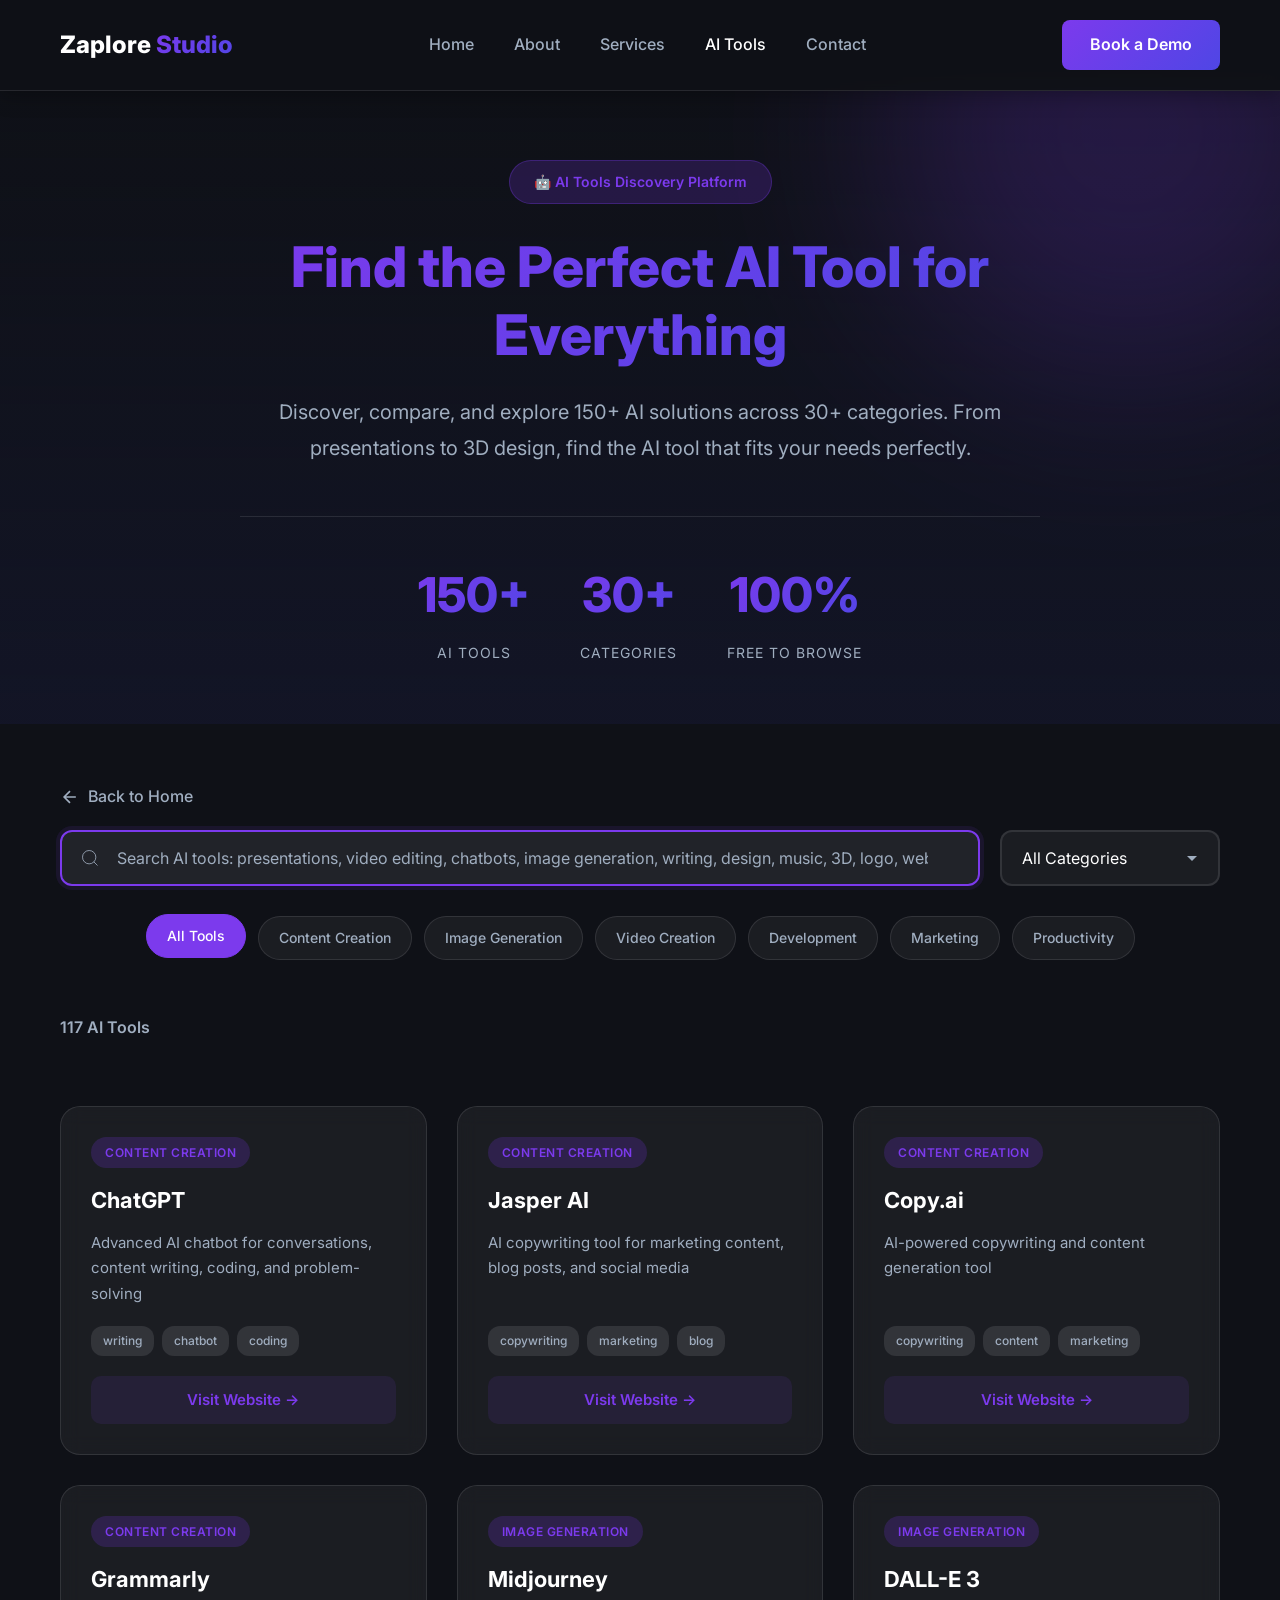
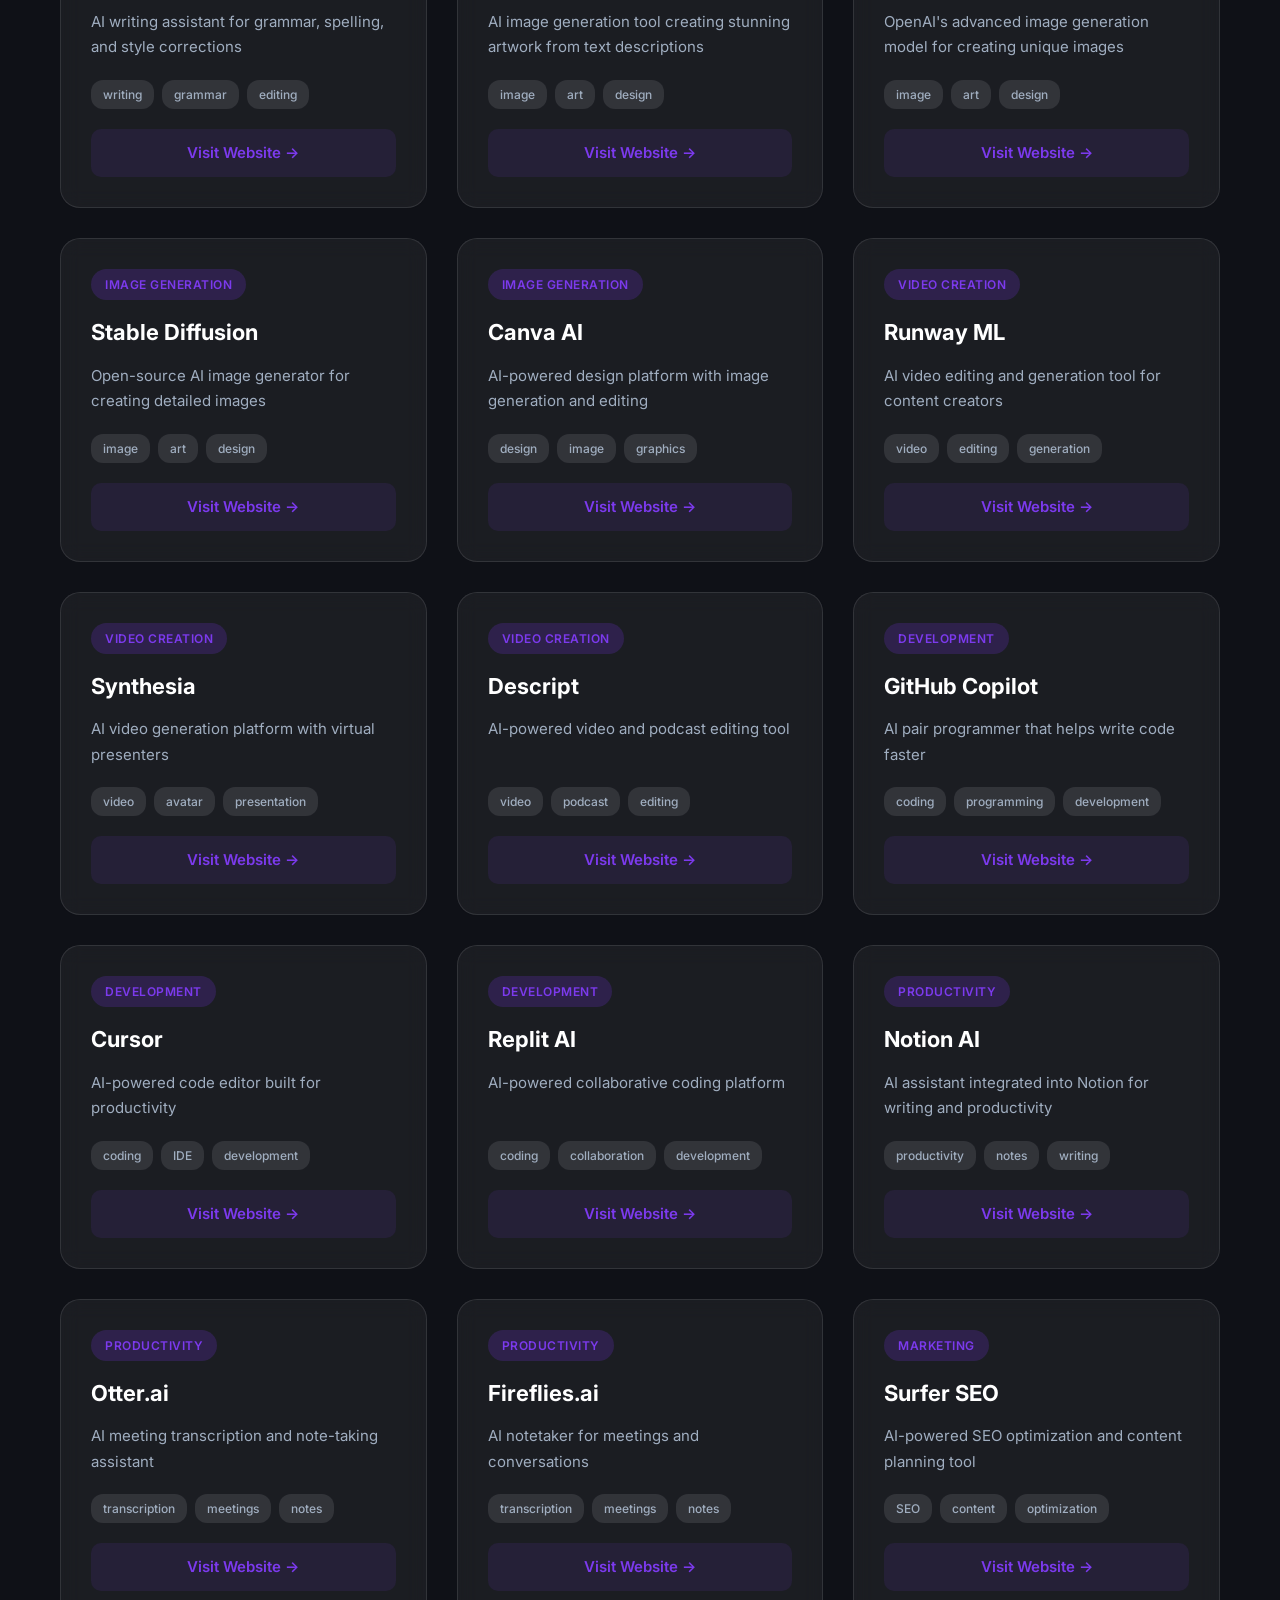
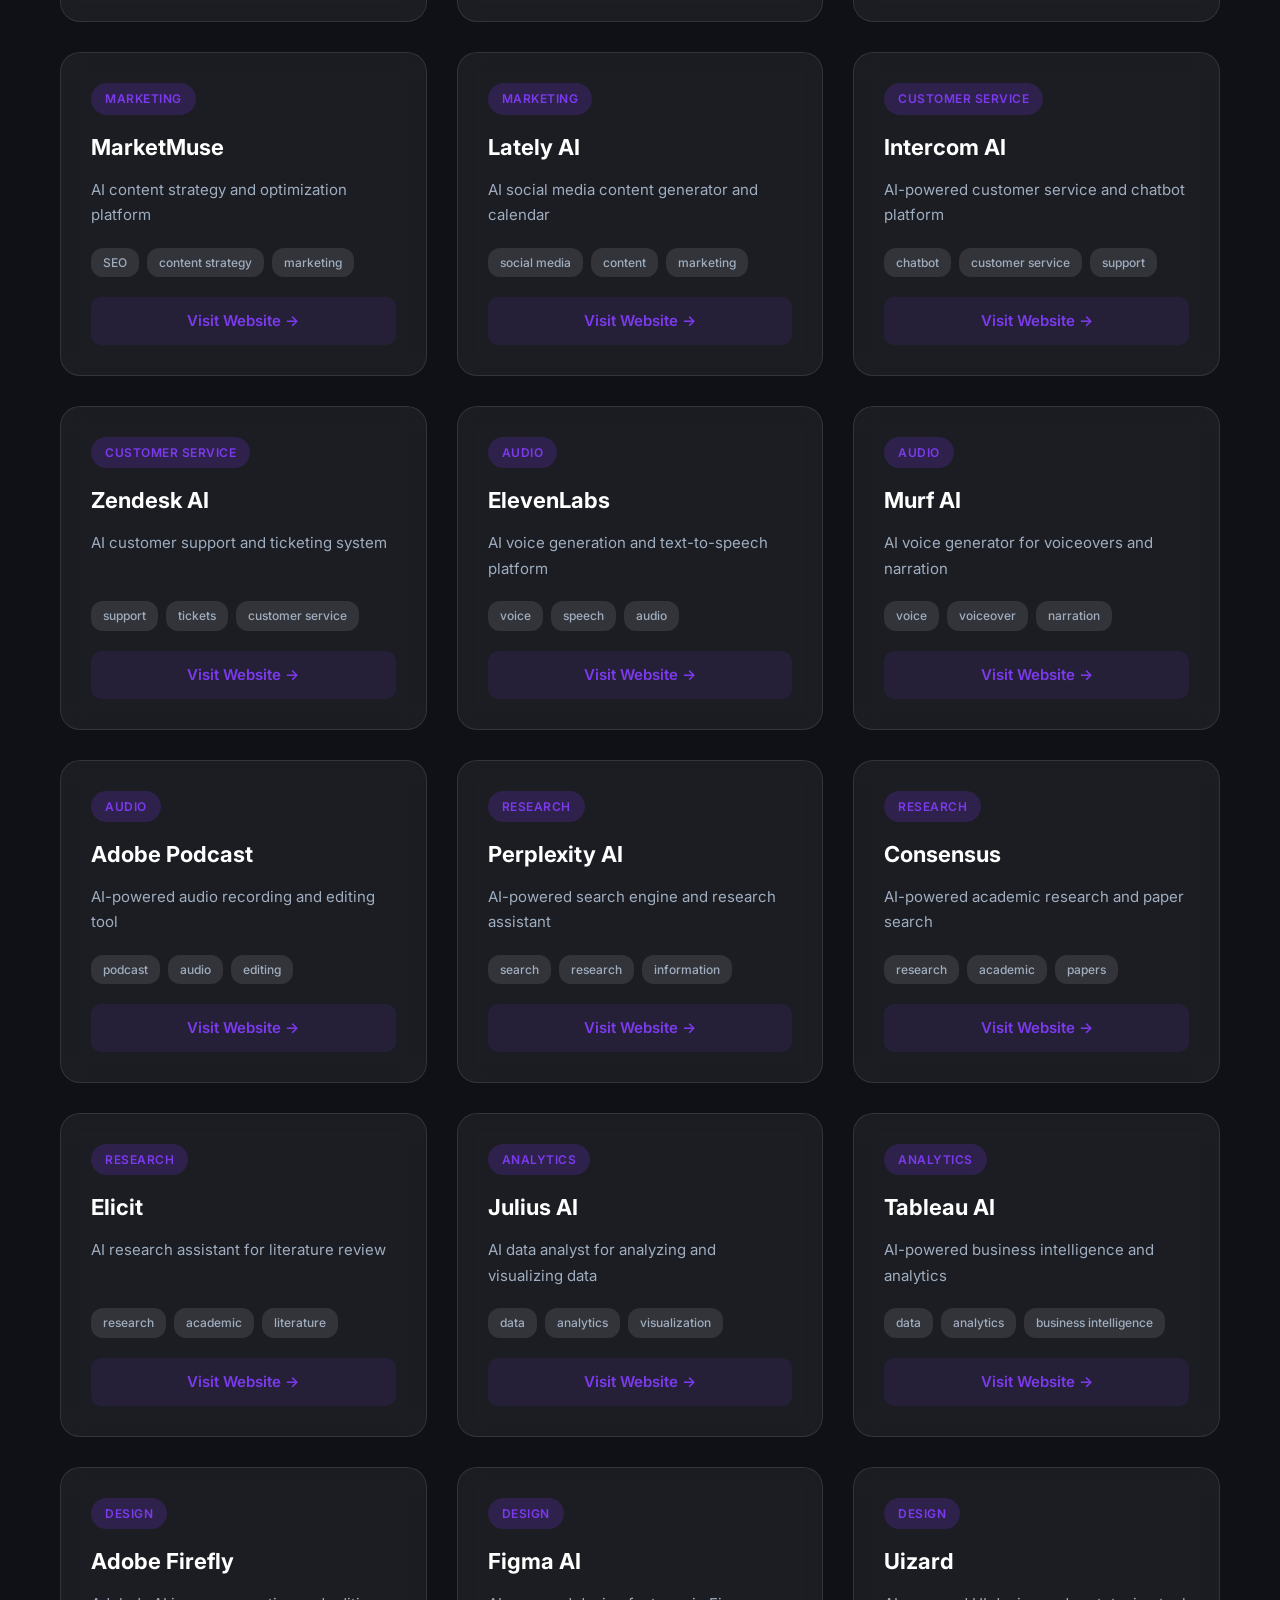
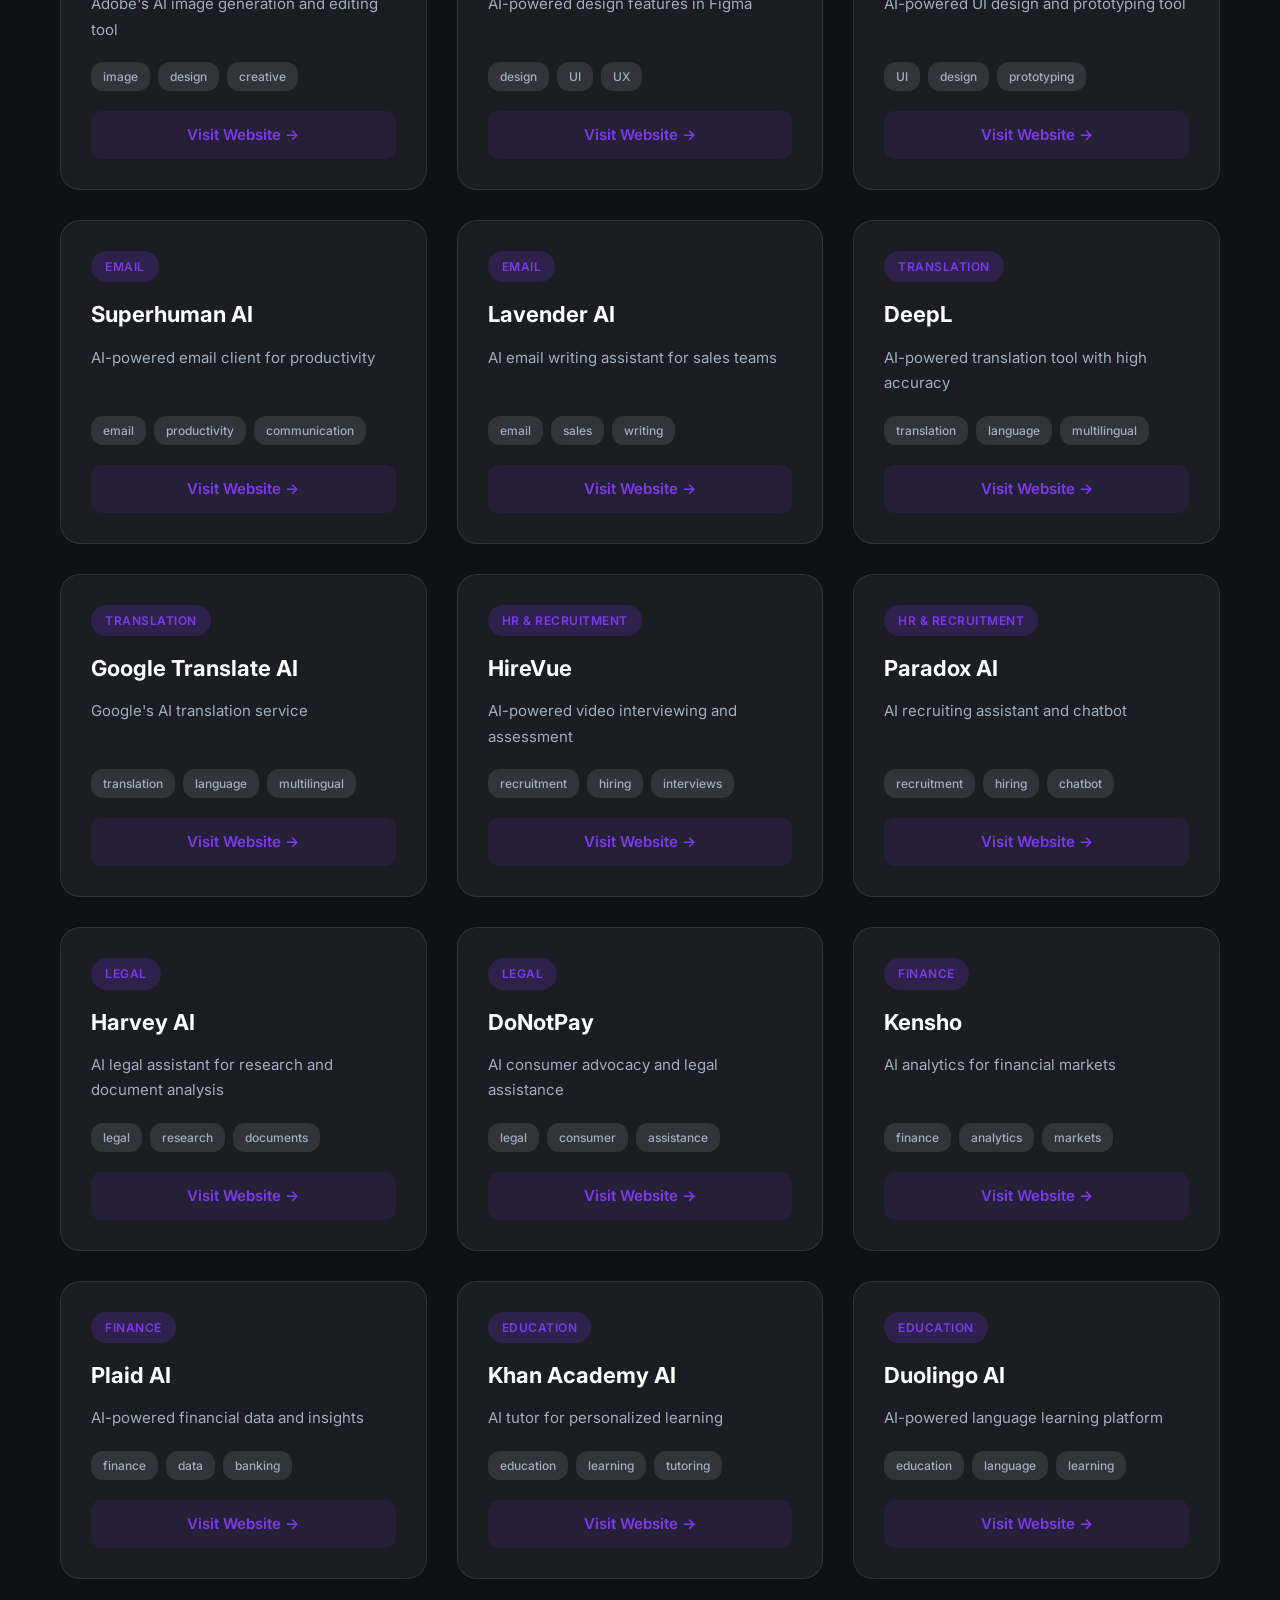
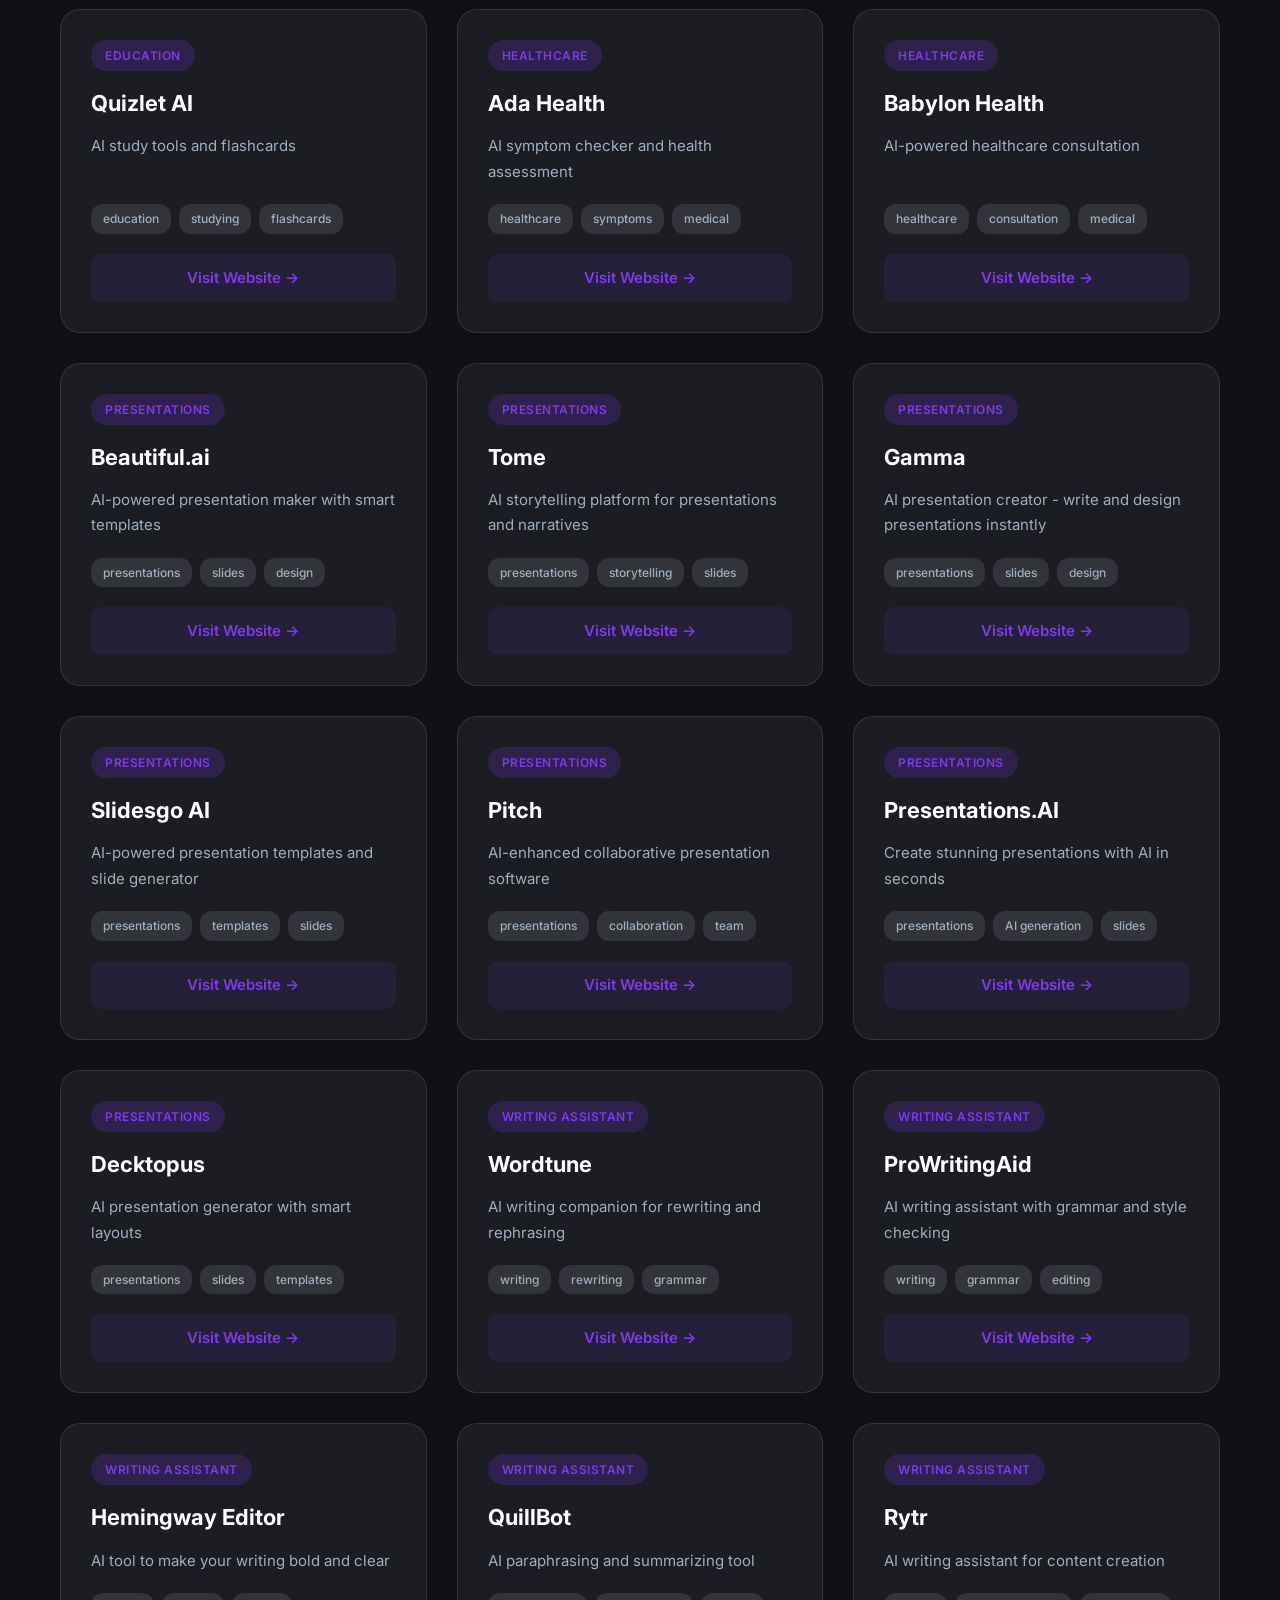
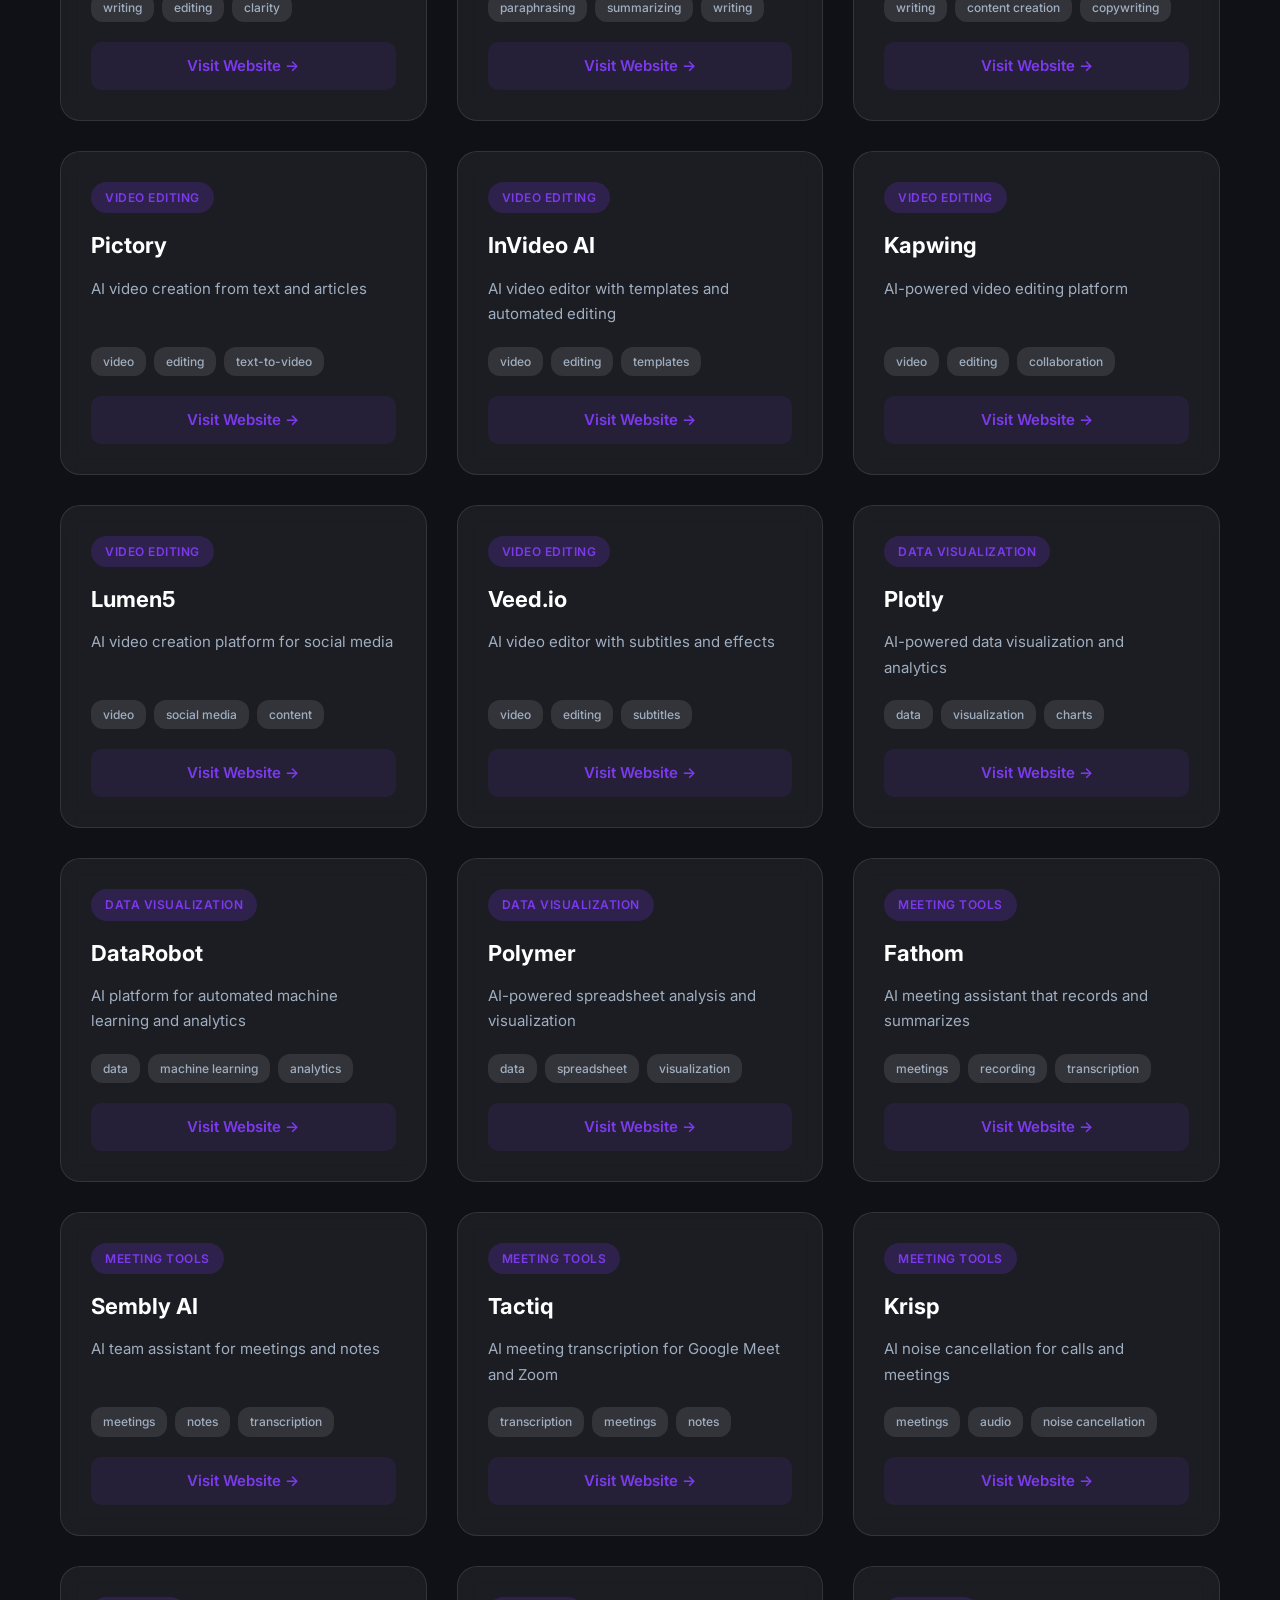
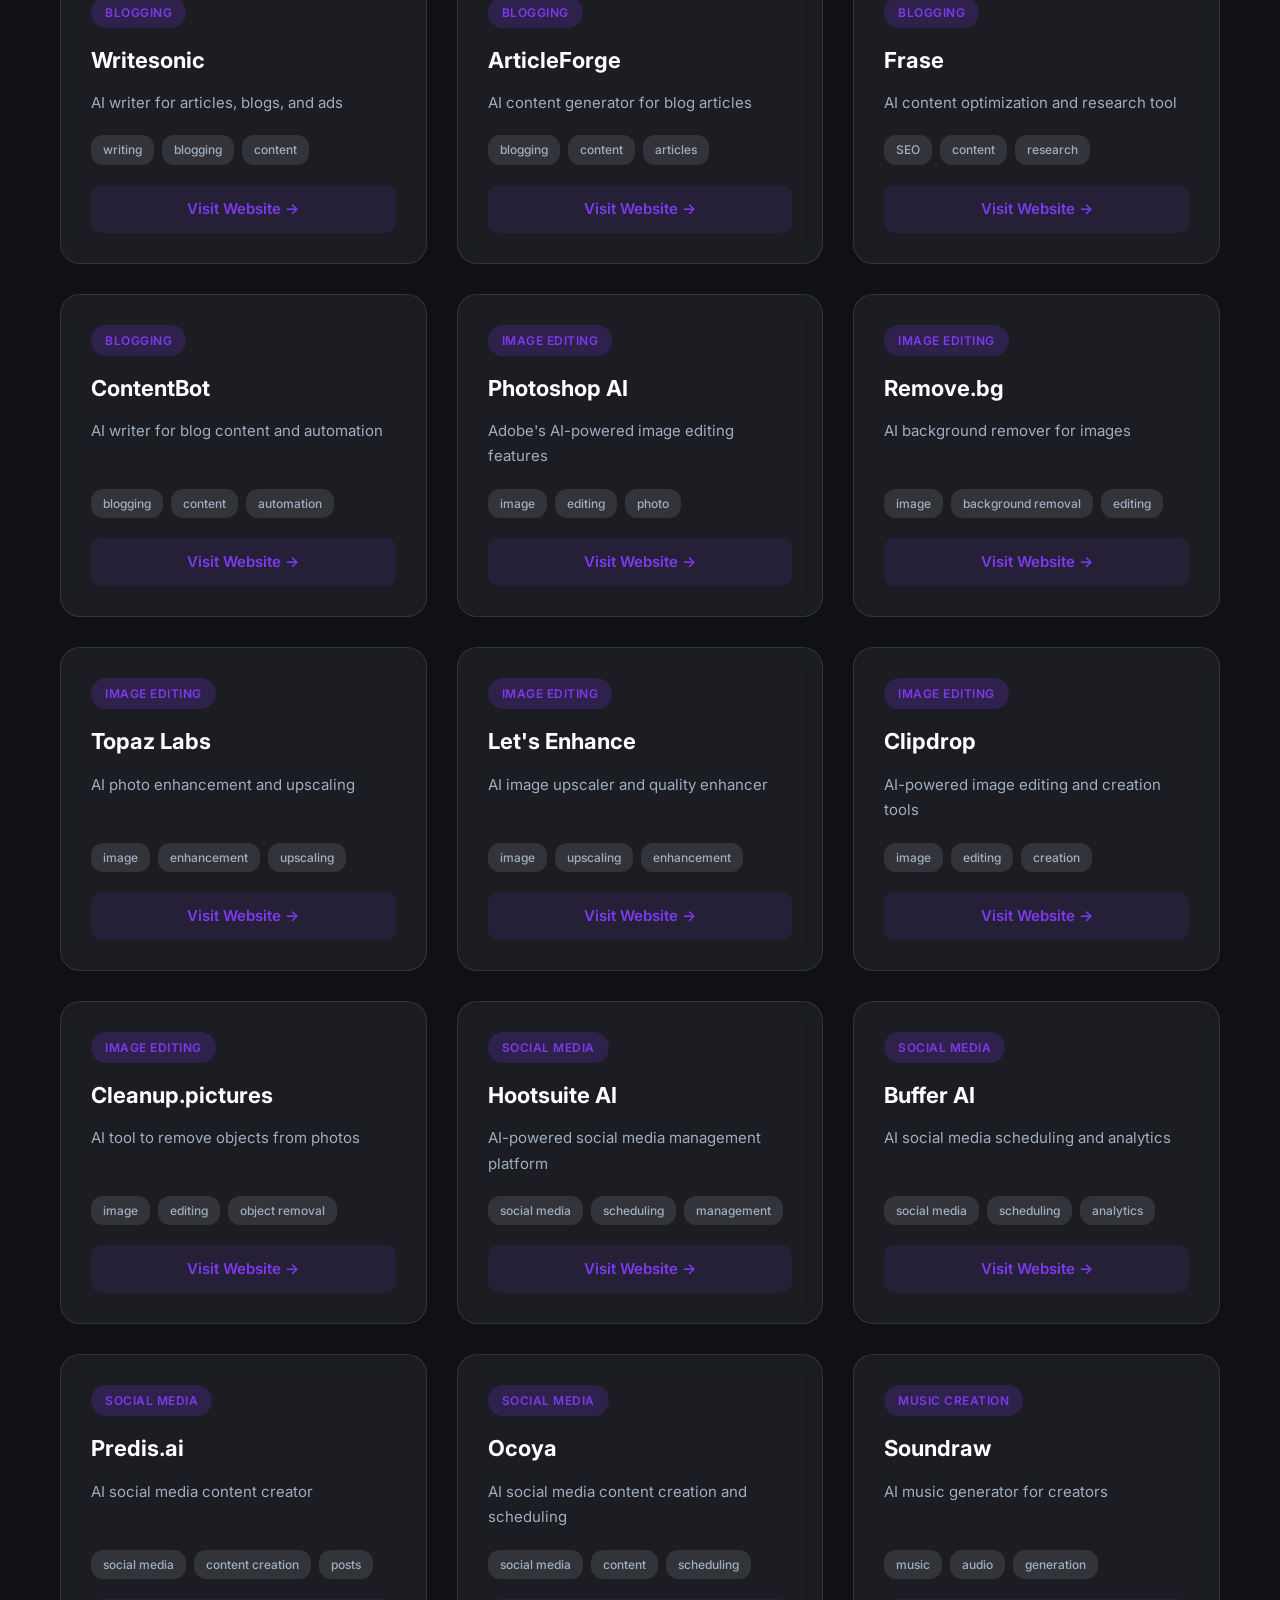
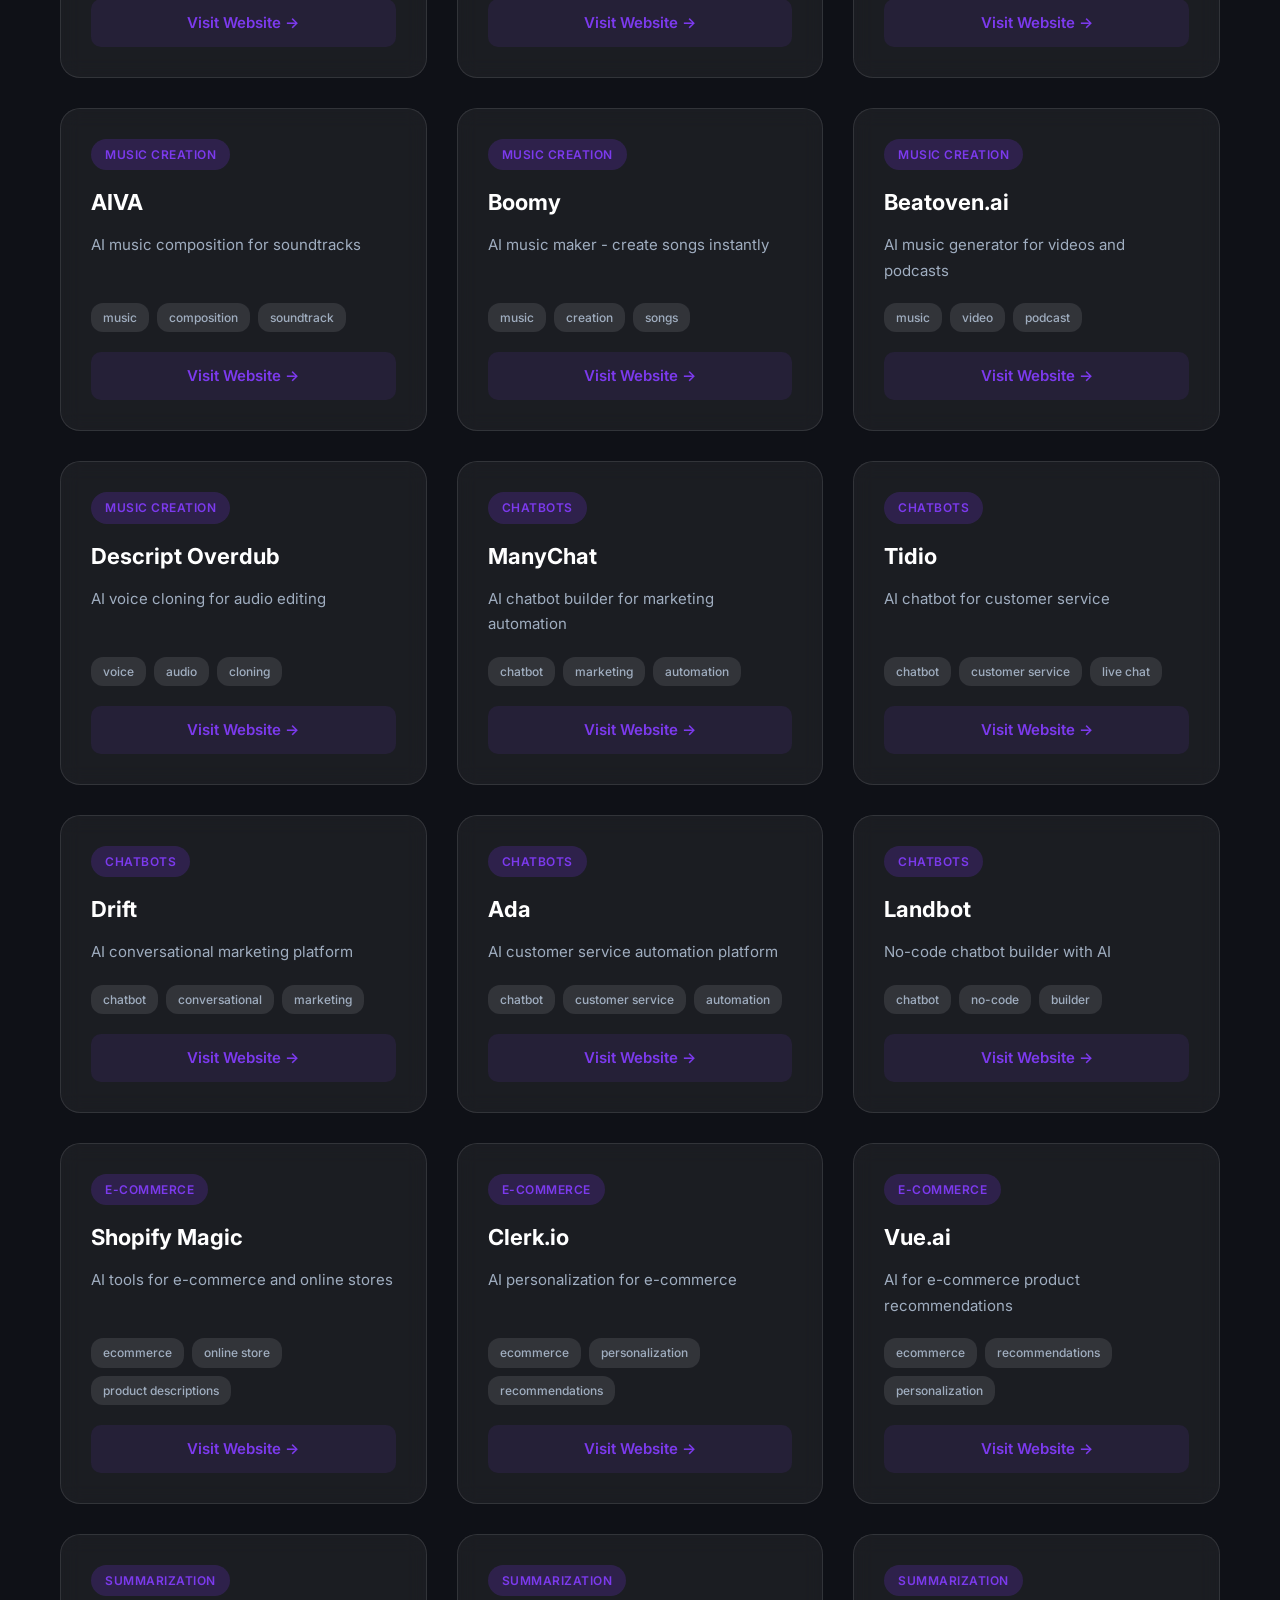
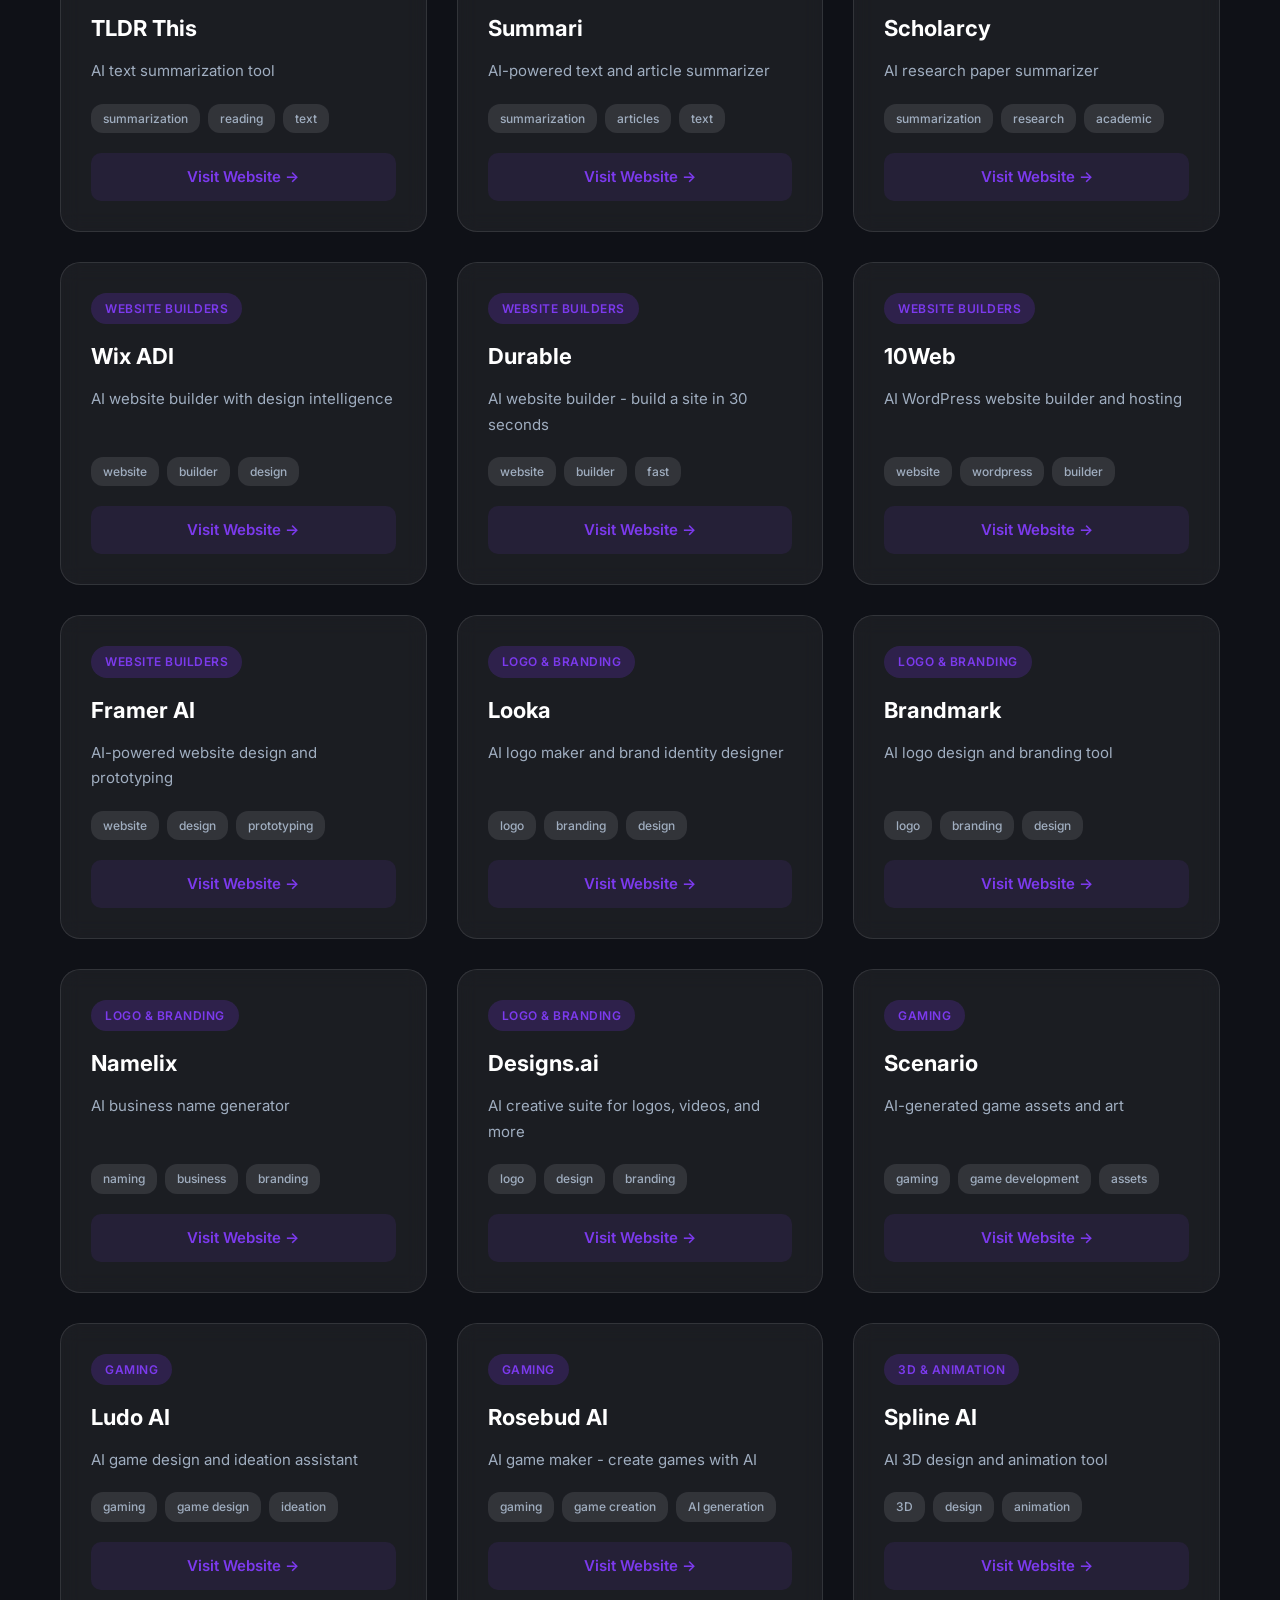
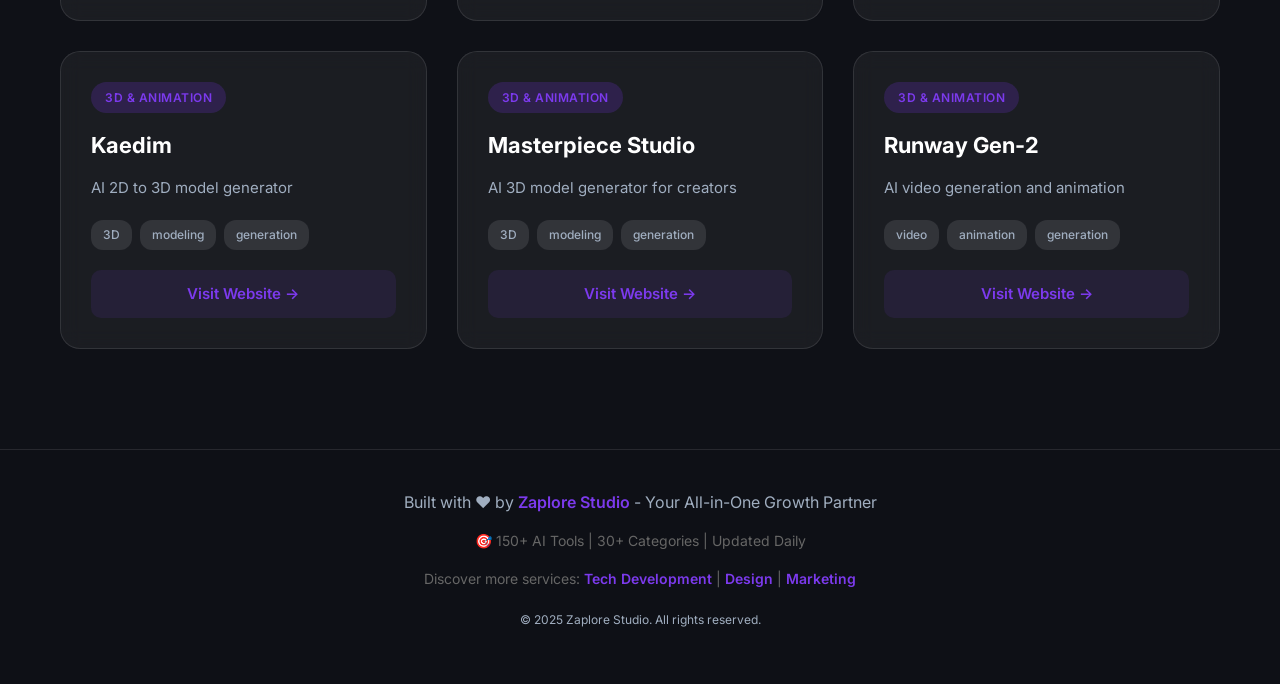
==== search-all-ai-tools.html @ 537cd1c6 "Add files via upload" ====
<!DOCTYPE html>
<html lang="en">
<head>
    <meta charset="UTF-8">
    <meta name="viewport" content="width=device-width, initial-scale=1.0">
    <meta name="description" content="Discover the perfect AI tool for your needs. Browse 150+ AI solutions across 30+ categories including presentations, content creation, image generation, 3D design, and more.">
    <meta name="keywords" content="AI tools, AI directory, find AI tools, search AI tools, best AI tools, AI solutions, artificial intelligence tools, AI for business, AI tools directory, ChatGPT, Midjourney, DALL-E, Stable Diffusion, AI presentation maker, AI video editor, AI writing assistant, AI chatbot, AI image generator, AI voice generator, AI music generator, AI logo maker, AI website builder, AI content creator, AI for presentations, AI for video editing, AI for design, AI for marketing, AI for coding, AI for development, AI summarizer, AI translator, AI transcription, Beautiful.ai, Tome, Gamma, Canva AI, Adobe Firefly, Jasper AI, Copy.ai, Grammarly, Runway ML, Synthesia, Pictory, InVideo, GitHub Copilot, Notion AI, Perplexity AI, ElevenLabs, Murf AI, Soundraw, Remove.bg, Looka, Wix ADI, AI automation tools, machine learning tools, deep learning tools, AI productivity tools, AI email assistant, AI meeting assistant, AI research assistant, AI data analysis, AI text to speech, AI speech to text, AI background removal, AI photo editor, AI video creation, AI social media tools, AI SEO tools, AI copywriting, AI paraphrasing tool, AI grammar checker, AI code assistant, AI game development, AI 3D modeling, AI animation tools, AI e-commerce tools, AI customer service, free AI tools, online AI tools, AI tools 2025, AI software, AI applications, AI platforms, AI technology, generative AI tools, AI art generator, AI text generator, AI for content marketing, AI for small business, AI for startups, AI for education, AI for healthcare, AI tools comparison, top AI tools, popular AI tools, trending AI tools">
    <meta name="author" content="Zaplore Studio">
    <meta name="robots" content="index, follow">
    
    <!-- Canonical URL -->
    <link rel="canonical" href="https://zaplore.com/ai-tools.html">
    
    <!-- Additional SEO Meta Tags -->
    <meta name="language" content="English">
    <meta name="revisit-after" content="7 days">
    <meta name="distribution" content="global">
    <meta name="rating" content="general">
    <meta http-equiv="content-language" content="en-US">
    
    <link rel="icon" href="title.png" type="image/x-icon">
    
    <!-- Open Graph / Facebook -->
    <meta property="og:type" content="website">
    <meta property="og:url" content="https://zaplore.com/ai-tools.html">
    <meta property="og:title" content="AI Tools Directory - Find the Perfect AI Solution | Zaplore Studio">
    <meta property="og:description" content="Discover 150+ AI tools for every business need. Search and explore AI solutions for presentations, content, design, development, marketing, and more.">
    <meta property="og:image" content="https://zaplore.com/og-image.jpg">
    
    <!-- Twitter -->
    <meta property="twitter:card" content="summary_large_image">
    <meta property="twitter:url" content="https://zaplore.com/ai-tools.html">
    <meta property="twitter:title" content="AI Tools Directory - Find the Perfect AI Solution">
    <meta property="twitter:description" content="Discover 150+ AI tools for every business need. Search and explore AI solutions for presentations, design, and more.">
    <meta property="twitter:image" content="https://zaplore.com/og-image.jpg">
    
    <title>AI Tools Directory - Find the Perfect AI Solution | Zaplore Studio</title>
    
    <!-- Structured Data for SEO -->
    <script type="application/ld+json">
    {
        "@context": "https://schema.org",
        "@type": "WebSite",
        "name": "AI Tools Directory - Zaplore Studio",
        "url": "https://zaplore.com/ai-tools.html",
        "description": "Comprehensive directory of 150+ AI tools across 30+ categories. Find AI solutions for presentations, design, development, marketing, and more.",
        "publisher": {
            "@type": "Organization",
            "name": "Zaplore Studio",
            "url": "https://zaplore.com"
        },
        "potentialAction": {
            "@type": "SearchAction",
            "target": "https://zaplore.com/ai-tools.html?search={search_term_string}",
            "query-input": "required name=search_term_string"
        }
    }
    </script>
    
    <script type="application/ld+json">
    {
        "@context": "https://schema.org",
        "@type": "ItemList",
        "name": "AI Tools Directory",
        "description": "Curated list of the best AI tools for business and creativity",
        "numberOfItems": "150+",
        "itemListElement": [
            {
                "@type": "SoftwareApplication",
                "position": 1,
                "name": "ChatGPT",
                "applicationCategory": "AI Assistant",
                "description": "Advanced AI chatbot for conversations, content writing, coding"
            },
            {
                "@type": "SoftwareApplication",
                "position": 2,
                "name": "Midjourney",
                "applicationCategory": "AI Image Generator",
                "description": "AI image generation tool creating stunning artwork"
            },
            {
                "@type": "SoftwareApplication",
                "position": 3,
                "name": "Beautiful.ai",
                "applicationCategory": "AI Presentation Maker",
                "description": "AI-powered presentation maker with smart templates"
            }
        ]
    }
    </script>
    
    <script type="application/ld+json">
    {
        "@context": "https://schema.org",
        "@type": "BreadcrumbList",
        "itemListElement": [
            {
                "@type": "ListItem",
                "position": 1,
                "name": "Home",
                "item": "https://zaplore.com/"
            },
            {
                "@type": "ListItem",
                "position": 2,
                "name": "AI Tools Directory",
                "item": "https://zaplore.com/ai-tools.html"
            }
        ]
    }
    </script>
    
    <link rel="preconnect" href="https://fonts.googleapis.com">
    <link rel="preconnect" href="https://fonts.gstatic.com" crossorigin>
    <link href="https://fonts.googleapis.com/css2?family=Inter:wght@300;400;500;600;700;800&display=swap" rel="stylesheet">
    <link rel="stylesheet" href="styles.css">
    <style>
        /* Additional styles specific to standalone page */
        .ai-tools-page {
            min-height: 100vh;
            padding-top: 80px;
        }
        
        .ai-hero-section {
            background: linear-gradient(180deg, var(--dark-bg) 0%, rgba(28, 31, 74, 0.3) 100%);
            padding: 80px 0 60px;
            position: relative;
            overflow: hidden;
        }
        
        .ai-hero-section::before {
            content: '';
            position: absolute;
            width: 500px;
            height: 500px;
            background: var(--electric-purple);
            border-radius: 50%;
            filter: blur(100px);
            opacity: 0.2;
            top: -200px;
            right: -100px;
            animation: float 20s infinite ease-in-out;
        }
        
        .ai-hero-content {
            text-align: center;
            max-width: 800px;
            margin: 0 auto;
            position: relative;
            z-index: 1;
        }
        
        .ai-hero-badge {
            display: inline-block;
            padding: 10px 24px;
            background: rgba(124, 58, 237, 0.2);
            color: var(--electric-purple);
            border-radius: 30px;
            font-size: 14px;
            font-weight: 600;
            margin-bottom: 30px;
            border: 1px solid rgba(124, 58, 237, 0.3);
        }
        
        .ai-hero-title {
            font-size: 56px;
            font-weight: 800;
            line-height: 1.2;
            margin-bottom: 25px;
            background: var(--gradient-2);
            -webkit-background-clip: text;
            -webkit-text-fill-color: transparent;
            background-clip: text;
        }
        
        .ai-hero-subtitle {
            font-size: 20px;
            color: var(--text-secondary);
            line-height: 1.8;
            margin-bottom: 40px;
        }
        
        .ai-stats-row {
            display: flex;
            justify-content: center;
            gap: 50px;
            margin-top: 50px;
            padding-top: 40px;
            border-top: 1px solid rgba(255, 255, 255, 0.1);
        }
        
        .ai-stat-box {
            text-align: center;
        }
        
        .ai-stat-number {
            font-size: 48px;
            font-weight: 800;
            background: var(--gradient-2);
            -webkit-background-clip: text;
            -webkit-text-fill-color: transparent;
            background-clip: text;
            margin-bottom: 8px;
        }
        
        .ai-stat-label {
            font-size: 14px;
            color: var(--text-secondary);
            text-transform: uppercase;
            letter-spacing: 1px;
        }
        
        .ai-directory-main {
            padding: 60px 0 100px;
        }
        
        .back-to-home {
            display: inline-flex;
            align-items: center;
            gap: 8px;
            color: var(--text-secondary);
            text-decoration: none;
            font-weight: 500;
            transition: all 0.3s ease;
            margin-bottom: 20px;
        }
        
        .back-to-home:hover {
            color: var(--electric-purple);
            transform: translateX(-5px);
        }
        
        .category-chips {
            display: flex;
            gap: 12px;
            flex-wrap: wrap;
            justify-content: center;
            margin-bottom: 40px;
            padding: 0 20px;
        }
        
        .category-chip {
            padding: 10px 20px;
            background: rgba(255, 255, 255, 0.05);
            border: 1px solid rgba(255, 255, 255, 0.1);
            border-radius: 25px;
            color: var(--text-secondary);
            font-size: 14px;
            font-weight: 500;
            cursor: pointer;
            transition: all 0.3s ease;
        }
        
        .category-chip:hover,
        .category-chip.active {
            background: var(--electric-purple);
            border-color: var(--electric-purple);
            color: var(--white);
            transform: translateY(-2px);
        }
        
        .footer-minimal {
            background: rgba(15, 17, 23, 0.95);
            border-top: 1px solid rgba(255, 255, 255, 0.1);
            padding: 40px 0;
            text-align: center;
        }
        
        .footer-minimal p {
            color: var(--text-secondary);
            margin-bottom: 15px;
        }
        
        .footer-minimal a {
            color: var(--electric-purple);
            text-decoration: none;
            font-weight: 600;
        }
        
        .footer-minimal a:hover {
            text-decoration: underline;
        }
        
        @media (max-width: 768px) {
            .ai-hero-title {
                font-size: 36px;
            }
            
            .ai-hero-subtitle {
                font-size: 18px;
            }
            
            .ai-stats-row {
                flex-direction: column;
                gap: 30px;
            }
            
            .ai-stat-number {
                font-size: 36px;
            }
            
            .category-chips {
                gap: 8px;
            }
            
            .category-chip {
                padding: 8px 16px;
                font-size: 13px;
            }
        }
    </style>
</head>
<body class="ai-tools-page">
    <!-- Navigation -->
    <nav class="navbar scrolled" id="navbar">
        <div class="container">
            <div class="nav-content">
                <a href="index.html" class="logo" style="text-decoration: none;">
                    <span class="logo-text">Zaplore</span>
                    <span class="logo-studio">Studio</span>
                </a>
                <ul class="nav-links" id="navLinks">
                    <li><a href="index.html" class="nav-link">Home</a></li>
                    <li><a href="index.html#about" class="nav-link">About</a></li>
                    <li><a href="index.html#services" class="nav-link">Services</a></li>
                    <li><a href="ai-tools.html" class="nav-link active">AI Tools</a></li>
                    <li><a href="index.html#contact" class="nav-link">Contact</a></li>
                </ul>
                <a href="index.html#contact" class="btn-primary">Book a Demo</a>
                <button class="mobile-menu-btn" id="mobileMenuBtn">
                    <span></span>
                    <span></span>
                    <span></span>
                </button>
            </div>
        </div>
    </nav>

    <!-- Hero Section -->
    <section class="ai-hero-section">
        <div class="container">
            <div class="ai-hero-content">
                <div class="ai-hero-badge">🤖 AI Tools Discovery Platform</div>
                <h1 class="ai-hero-title">Find the Perfect AI Tool for Everything</h1>
                <p class="ai-hero-subtitle">
                    Discover, compare, and explore 150+ AI solutions across 30+ categories. 
                    From presentations to 3D design, find the AI tool that fits your needs perfectly.
                </p>
                
                <div class="ai-stats-row">
                    <div class="ai-stat-box">
                        <div class="ai-stat-number">150+</div>
                        <div class="ai-stat-label">AI Tools</div>
                    </div>
                    <div class="ai-stat-box">
                        <div class="ai-stat-number">30+</div>
                        <div class="ai-stat-label">Categories</div>
                    </div>
                    <div class="ai-stat-box">
                        <div class="ai-stat-number">100%</div>
                        <div class="ai-stat-label">Free to Browse</div>
                    </div>
                </div>
            </div>
        </div>
    </section>

    <!-- Main AI Directory Section -->
    <section class="ai-directory-main">
        <div class="container">
            <a href="index.html" class="back-to-home">
                <svg width="20" height="20" viewBox="0 0 24 24" fill="none" stroke="currentColor" stroke-width="2">
                    <path d="M19 12H5M12 19l-7-7 7-7"/>
                </svg>
                Back to Home
            </a>
            
            <!-- SEO Content -->
            <div style="max-width: 900px; margin: 0 auto 40px; text-align: center; display: none;" aria-hidden="true">
                <h2 style="font-size: 18px; color: var(--text-secondary); margin-bottom: 15px;">
                    Search and Discover AI Tools for Every Need
                </h2>
                <p style="font-size: 14px; color: var(--text-secondary); line-height: 1.6;">
                    Find the best AI tools for presentations, video editing, content creation, image generation, chatbots, music creation, 3D design, logo making, website building, writing assistance, and more. Browse top-rated AI solutions including ChatGPT, Midjourney, DALL-E, Beautiful.ai, Gamma, Tome, Runway ML, Synthesia, Canva AI, GitHub Copilot, and hundreds of other powerful AI applications.
                </p>
            </div>
            
            <div class="ai-search-wrapper">
                <div class="search-bar-container">
                    <div class="search-input-wrapper">
                        <svg class="search-icon" width="20" height="20" viewBox="0 0 24 24" fill="none" stroke="currentColor">
                            <circle cx="11" cy="11" r="8"></circle>
                            <path d="m21 21-4.35-4.35"></path>
                        </svg>
                        <input 
                            type="text" 
                            id="aiSearchInput" 
                            class="ai-search-input" 
                            placeholder="Search AI tools: presentations, video editing, chatbots, image generation, writing, design, music, 3D, logo, website..."
                            aria-label="Search AI tools by category or use case"
                            title="Search for AI tools by name, category, or use case"
                          
                            autofocus
                        >
                        <button id="clearSearch" class="clear-search-btn" style="display: none;">
                            <svg width="16" height="16" viewBox="0 0 24 24" fill="none" stroke="currentColor">
                                <line x1="18" y1="6" x2="6" y2="18"></line>
                                <line x1="6" y1="6" x2="18" y2="18"></line>
                            </svg>
                        </button>
                    </div>
                    <div class="filter-wrapper">
                        <select id="categoryFilter" class="category-filter">
                            <option value="all">All Categories</option>
                        </select>
                    </div>
                </div>
                
                <!-- Quick Category Chips -->
                <div class="category-chips" id="categoryChips">
                    <!-- Will be populated by JavaScript -->
                </div>
                
                <div class="results-header">
                    <span id="resultsCount" class="results-count">Loading AI tools...</span>
                </div>
            </div>
            
            <div class="ai-tools-grid" id="aiToolsGrid">
                <!-- AI tools will be dynamically loaded here -->
                <div class="loading-state">
                    <div class="loading-spinner"></div>
                    <p>Loading AI tools...</p>
                </div>
            </div>
        </div>
    </section>

    <!-- Footer -->
    <footer class="footer-minimal">
        <div class="container">
            <p>Built with ❤️ by <a href="index.html">Zaplore Studio</a> - Your All-in-One Growth Partner</p>
            <p style="font-size: 14px; color: #666; margin-top: 10px;">
                🎯 150+ AI Tools | 30+ Categories | Updated Daily
            </p>
            <p style="font-size: 14px; color: #666; margin-top: 10px;">
                Discover more services: <a href="index.html#services">Tech Development</a> | 
                <a href="index.html#services">Design</a> | 
                <a href="index.html#services">Marketing</a>
            </p>
            <p style="font-size: 12px; margin-top: 20px;">&copy; 2025 Zaplore Studio. All rights reserved.</p>
        </div>
    </footer>

    <!-- Scripts -->
    <script>
        // Mobile menu toggle
        const mobileMenuBtn = document.getElementById('mobileMenuBtn');
        const navLinks = document.getElementById('navLinks');

        if (mobileMenuBtn) {
            mobileMenuBtn.addEventListener('click', () => {
                mobileMenuBtn.classList.toggle('active');
                navLinks.classList.toggle('active');
            });
        }

        // Close mobile menu when clicking on a link
        document.querySelectorAll('.nav-link').forEach(link => {
            link.addEventListener('click', () => {
                if (mobileMenuBtn) mobileMenuBtn.classList.remove('active');
                if (navLinks) navLinks.classList.remove('active');
            });
        });
    </script>
    <script src="ai-directory.js"></script>
    <script>
        // Auto-search if query parameter exists
        window.addEventListener('DOMContentLoaded', () => {
            const urlParams = new URLSearchParams(window.location.search);
            const searchQuery = urlParams.get('search');
            
            if (searchQuery) {
                const searchInput = document.getElementById('aiSearchInput');
                const clearBtn = document.getElementById('clearSearch');
                
                if (searchInput) {
                    searchInput.value = searchQuery;
                    currentFilters.searchQuery = searchQuery;
                    
                    // Show clear button
                    if (clearBtn) {
                        clearBtn.style.display = 'block';
                    }
                    
                    // Trigger search
                    setTimeout(() => {
                        filterTools();
                    }, 100);
                }
            }
        });
        
        // Enhanced functionality for standalone page
        
        // Generate category chips
        function generateCategoryChips() {
            const categoryChipsContainer = document.getElementById('categoryChips');
            if (!categoryChipsContainer) return;
            
            const popularCategories = [
                'Content Creation',
                'Image Generation',
                'Video Creation',
                'Development',
                'Marketing',
                'Productivity'
            ];
            
            categoryChipsContainer.innerHTML = popularCategories.map(cat => 
                `<div class="category-chip" data-category="${cat}">${cat}</div>`
            ).join('');
            
            // Add click handlers
            document.querySelectorAll('.category-chip').forEach(chip => {
                chip.addEventListener('click', () => {
                    // Remove active from all chips
                    document.querySelectorAll('.category-chip').forEach(c => c.classList.remove('active'));
                    
                    // Add active to clicked chip
                    chip.classList.add('active');
                    
                    // Update filter
                    const category = chip.getAttribute('data-category');
                    const categoryFilter = document.getElementById('categoryFilter');
                    if (categoryFilter) {
                        categoryFilter.value = category;
                        currentFilters.category = category;
                        filterTools();
                    }
                });
            });
            
            // Add "All" chip at the beginning
            const allChip = document.createElement('div');
            allChip.className = 'category-chip active';
            allChip.setAttribute('data-category', 'all');
            allChip.textContent = 'All Tools';
            allChip.addEventListener('click', () => {
                document.querySelectorAll('.category-chip').forEach(c => c.classList.remove('active'));
                allChip.classList.add('active');
                const categoryFilter = document.getElementById('categoryFilter');
                if (categoryFilter) {
                    categoryFilter.value = 'all';
                    currentFilters.category = 'all';
                    filterTools();
                }
            });
            categoryChipsContainer.insertBefore(allChip, categoryChipsContainer.firstChild);
        }
        
        // Initialize category chips after DOM is loaded
        if (document.readyState === 'loading') {
            document.addEventListener('DOMContentLoaded', () => {
                setTimeout(generateCategoryChips, 100);
            });
        } else {
            setTimeout(generateCategoryChips, 100);
        }
        
        // Sync dropdown with chips
        const categoryFilter = document.getElementById('categoryFilter');
        if (categoryFilter) {
            categoryFilter.addEventListener('change', () => {
                const selectedCategory = categoryFilter.value;
                document.querySelectorAll('.category-chip').forEach(chip => {
                    chip.classList.remove('active');
                    if (chip.getAttribute('data-category') === selectedCategory) {
                        chip.classList.add('active');
                    }
                });
            });
        }
    </script>
</body>
</html>
---- styles.css ----
/* Reset and Base Styles */
* {
    margin: 0;
    padding: 0;
    box-sizing: border-box;
}

:root {
    --primary-blue: #1C1F4A;
    --electric-purple: #7C3AED;
    --soft-gray: #E5E7EB;
    --white: #FFFFFF;
    --dark-bg: #0F1117;
    --card-bg: rgba(255, 255, 255, 0.05);
    --text-primary: #FFFFFF;
    --text-secondary: #A0AEC0;
    --gradient-1: linear-gradient(135deg, #667eea 0%, #764ba2 100%);
    --gradient-2: linear-gradient(135deg, #7C3AED 0%, #4F46E5 100%);
}

html {
    scroll-behavior: smooth;
    overflow-x: hidden;
    -webkit-font-smoothing: antialiased;
    -moz-osx-font-smoothing: grayscale;
}

body {
    font-family: 'Inter', -apple-system, BlinkMacSystemFont, 'Segoe UI', Roboto, sans-serif;
    background: var(--dark-bg);
    color: var(--text-primary);
    line-height: 1.6;
    overflow-x: hidden;
    transform: translateZ(0);
}

.container {
    max-width: 1200px;
    margin: 0 auto;
    padding: 0 20px;
}

/* Navigation */
.navbar {
    position: fixed;
    top: 0;
    left: 0;
    right: 0;
    z-index: 1000;
    background: rgba(15, 17, 23, 0.8);
    backdrop-filter: blur(10px);
    border-bottom: 1px solid rgba(255, 255, 255, 0.1);
    transition: all 0.3s ease;
}

.navbar.scrolled {
    background: rgba(15, 17, 23, 0.95);
    box-shadow: 0 4px 20px rgba(0, 0, 0, 0.3);
}

.nav-content {
    display: flex;
    align-items: center;
    justify-content: space-between;
    padding: 20px 0;
}

.logo {
    font-size: 24px;
    font-weight: 800;
    display: flex;
    gap: 5px;
}

.logo-text {
    color: var(--white);
}

.logo-studio {
    background: var(--gradient-2);
    -webkit-background-clip: text;
    -webkit-text-fill-color: transparent;
    background-clip: text;
}

.nav-links {
    display: flex;
    list-style: none;
    gap: 40px;
}

.nav-link {
    color: var(--text-secondary);
    text-decoration: none;
    font-weight: 500;
    transition: color 0.3s ease;
    position: relative;
}

.nav-link:hover,
.nav-link.active {
    color: var(--white);
}

.nav-link::after {
    content: '';
    position: absolute;
    bottom: -5px;
    left: 0;
    width: 0;
    height: 2px;
    background: var(--electric-purple);
    transition: width 0.3s ease;
}

.nav-link:hover::after {
    width: 100%;
}

.mobile-menu-btn {
    display: none;
    flex-direction: column;
    gap: 5px;
    background: none;
    border: none;
    cursor: pointer;
}

.mobile-menu-btn span {
    width: 25px;
    height: 3px;
    background: var(--white);
    transition: all 0.3s ease;
}

/* Buttons */
.btn-primary,
.btn-secondary {
    padding: 12px 28px;
    border-radius: 8px;
    text-decoration: none;
    font-weight: 600;
    transition: all 0.3s ease;
    display: inline-block;
    cursor: pointer;
    border: none;
    font-size: 16px;
}

.btn-primary {
    background: var(--gradient-2);
    color: var(--white);
}

.btn-primary:hover {
    transform: translateY(-2px);
    box-shadow: 0 10px 30px rgba(124, 58, 237, 0.4);
}

.btn-secondary {
    background: transparent;
    color: var(--white);
    border: 2px solid var(--electric-purple);
}

.btn-secondary:hover {
    background: var(--electric-purple);
}

.btn-large {
    padding: 16px 36px;
    font-size: 18px;
}

.btn-full {
    width: 100%;
    position: relative;
    z-index: 1;
}

/* Hero Section */
.hero {
    min-height: 100vh;
    display: flex;
    align-items: center;
    justify-content: center;
    position: relative;
    padding-top: 80px;
}

.hero-background {
    position: absolute;
    top: 0;
    left: 0;
    right: 0;
    bottom: 0;
    overflow: hidden;
    z-index: -1;
}

.gradient-orb {
    position: absolute;
    border-radius: 50%;
    filter: blur(80px);
    opacity: 0.3;
    animation: float 20s infinite ease-in-out;
}

.orb-1 {
    width: 500px;
    height: 500px;
    background: var(--electric-purple);
    top: -200px;
    right: -100px;
}

.orb-2 {
    width: 400px;
    height: 400px;
    background: #4F46E5;
    bottom: -100px;
    left: -100px;
    animation-delay: -5s;
}

.orb-3 {
    width: 300px;
    height: 300px;
    background: #667eea;
    top: 50%;
    left: 50%;
    animation-delay: -10s;
}

@keyframes float {
    0%, 100% { transform: translate(0, 0) scale(1); }
    33% { transform: translate(30px, -30px) scale(1.1); }
    66% { transform: translate(-20px, 20px) scale(0.9); }
}

.hero-content {
    text-align: center;
    max-width: 900px;
    margin: 0 auto;
    animation: fadeInUp 1s ease;
}

@keyframes fadeInUp {
    from {
        opacity: 0;
        transform: translateY(30px);
    }
    to {
        opacity: 1;
        transform: translateY(0);
    }
}

.hero-title {
    font-size: 64px;
    font-weight: 800;
    line-height: 1.2;
    margin-bottom: 30px;
}

.title-line {
    display: block;
}

.gradient-text {
    background: var(--gradient-2);
    -webkit-background-clip: text;
    -webkit-text-fill-color: transparent;
    background-clip: text;
}

.hero-subtitle {
    font-size: 20px;
    color: var(--text-secondary);
    margin-bottom: 40px;
    line-height: 1.8;
}

.hero-cta {
    display: flex;
    gap: 20px;
    justify-content: center;
    margin-bottom: 60px;
}

.hero-stats {
    display: flex;
    justify-content: center;
    gap: 60px;
    padding-top: 40px;
    border-top: 1px solid rgba(255, 255, 255, 0.1);
}

.stat-item {
    text-align: center;
}

.stat-number {
    font-size: 42px;
    font-weight: 800;
    background: var(--gradient-2);
    -webkit-background-clip: text;
    -webkit-text-fill-color: transparent;
    background-clip: text;
}

.stat-label {
    font-size: 14px;
    color: var(--text-secondary);
    margin-top: 8px;
}

.scroll-indicator {
    position: absolute;
    bottom: 40px;
    left: 50%;
    transform: translateX(-50%);
    animation: bounce 2s infinite;
}

@keyframes bounce {
    0%, 20%, 50%, 80%, 100% { transform: translateX(-50%) translateY(0); }
    40% { transform: translateX(-50%) translateY(-10px); }
    60% { transform: translateX(-50%) translateY(-5px); }
}

.mouse {
    width: 24px;
    height: 40px;
    border: 2px solid var(--electric-purple);
    border-radius: 12px;
    position: relative;
}

.mouse::before {
    content: '';
    width: 4px;
    height: 8px;
    background: var(--electric-purple);
    position: absolute;
    top: 8px;
    left: 50%;
    transform: translateX(-50%);
    border-radius: 2px;
    animation: scroll 2s infinite;
}

@keyframes scroll {
    0% { opacity: 1; transform: translateX(-50%) translateY(0); }
    100% { opacity: 0; transform: translateX(-50%) translateY(10px); }
}

@keyframes borderRotate {
    0% {
        transform: rotate(0deg);
    }
    100% {
        transform: rotate(360deg);
    }
}

/* Reduce motion for accessibility and performance */
@media (prefers-reduced-motion: reduce) {
    .contact::before {
        animation: none;
    }
}

/* Section Styles */
section {
    padding: 100px 0;
    position: relative;
}

.section-header {
    text-align: center;
    margin-bottom: 60px;
}

.section-tag {
    display: inline-block;
    padding: 8px 20px;
    background: rgba(124, 58, 237, 0.2);
    color: var(--electric-purple);
    border-radius: 20px;
    font-size: 14px;
    font-weight: 600;
    margin-bottom: 20px;
}

.section-title {
    font-size: 48px;
    font-weight: 800;
    margin-bottom: 20px;
}

.section-description {
    font-size: 18px;
    color: var(--text-secondary);
    max-width: 700px;
    margin: 0 auto;
}

/* About Section */
.about {
    background: linear-gradient(180deg, var(--dark-bg) 0%, rgba(28, 31, 74, 0.2) 100%);
}

.about-content {
    display: grid;
    grid-template-columns: 1.5fr 1fr;
    gap: 60px;
    align-items: center;
}

.about-paragraph {
    font-size: 18px;
    color: var(--text-secondary);
    margin-bottom: 24px;
    line-height: 1.8;
}

.about-features {
    margin-top: 40px;
    display: flex;
    flex-direction: column;
    gap: 20px;
}

.feature-item {
    display: flex;
    gap: 15px;
    align-items: flex-start;
}

.feature-icon {
    width: 28px;
    height: 28px;
    background: var(--gradient-2);
    border-radius: 50%;
    display: flex;
    align-items: center;
    justify-content: center;
    flex-shrink: 0;
    font-size: 14px;
}

.feature-text {
    color: var(--white);
    font-size: 16px;
}

.about-visual {
    position: relative;
}

.glass-card {
    background: rgba(255, 255, 255, 0.05);
    backdrop-filter: blur(10px);
    border: 1px solid rgba(255, 255, 255, 0.1);
    border-radius: 20px;
    padding: 40px;
    text-align: center;
}

.card-icon {
    font-size: 60px;
    margin-bottom: 20px;
}

.glass-card h3 {
    font-size: 24px;
    margin-bottom: 15px;
}

.glass-card p {
    color: var(--text-secondary);
    line-height: 1.8;
}

/* Services Section */
.services {
    background: var(--dark-bg);
    position: relative;
}

.services-carousel-container {
    position: relative;
    padding: 0 80px;
}

.carousel-nav-btn {
    position: absolute;
    top: 50%;
    transform: translateY(-50%);
    width: 56px;
    height: 56px;
    border-radius: 50%;
    background: rgba(255, 255, 255, 0.05);
    backdrop-filter: blur(10px);
    border: 2px solid rgba(124, 58, 237, 0.3);
    color: var(--white);
    cursor: pointer;
    display: flex;
    align-items: center;
    justify-content: center;
    transition: all 0.3s ease;
    z-index: 10;
}

.carousel-nav-btn:hover {
    background: var(--electric-purple);
    border-color: var(--electric-purple);
    transform: translateY(-50%) scale(1.1);
    box-shadow: 0 10px 30px rgba(124, 58, 237, 0.5);
}

.carousel-nav-btn:active {
    transform: translateY(-50%) scale(0.95);
}

.carousel-nav-btn:disabled {
    opacity: 0.2;
    cursor: not-allowed;
    transform: translateY(-50%);
}

.prev-btn {
    left: 10px;
}

.next-btn {
    right: 10px;
}

.services-carousel-track {
    overflow: hidden;
}

.services-carousel {
    display: flex;
    gap: 30px;
    transition: transform 0.8s cubic-bezier(0.25, 0.46, 0.45, 0.94);
    will-change: transform;
}

.services-grid {
    display: grid;
    grid-template-columns: repeat(auto-fit, minmax(350px, 1fr));
    gap: 30px;
}

.service-card {
    background: rgba(255, 255, 255, 0.05);
    backdrop-filter: blur(10px);
    border: 1px solid rgba(255, 255, 255, 0.1);
    border-radius: 20px;
    padding: 40px;
    transition: all 0.3s ease;
    flex: 0 0 calc(33.333% - 20px);
    min-width: 320px;
}

.service-card:hover {
    transform: translateY(-10px);
    border-color: var(--electric-purple);
    box-shadow: 0 20px 40px rgba(124, 58, 237, 0.2);
}

.service-icon {
    font-size: 48px;
    margin-bottom: 20px;
}

.service-title {
    font-size: 24px;
    margin-bottom: 15px;
}

.service-description {
    color: var(--text-secondary);
    margin-bottom: 20px;
    line-height: 1.7;
}

.service-features {
    list-style: none;
    display: flex;
    flex-direction: column;
    gap: 10px;
}

.service-features li {
    color: var(--text-secondary);
    padding-left: 25px;
    position: relative;
    font-size: 14px;
}

.service-features li::before {
    content: '→';
    position: absolute;
    left: 0;
    color: var(--electric-purple);
}

/* Portfolio Section */
.portfolio {
    background: linear-gradient(180deg, var(--dark-bg) 0%, rgba(28, 31, 74, 0.2) 100%);
}

.portfolio-grid {
    display: grid;
    grid-template-columns: repeat(auto-fit, minmax(280px, 1fr));
    gap: 30px;
}

.portfolio-item {
    background: rgba(255, 255, 255, 0.05);
    backdrop-filter: blur(10px);
    border: 1px solid rgba(255, 255, 255, 0.1);
    border-radius: 20px;
    overflow: hidden;
    transition: all 0.3s ease;
}

.portfolio-item:hover {
    transform: translateY(-10px);
    box-shadow: 0 20px 40px rgba(0, 0, 0, 0.3);
}

.portfolio-image {
    position: relative;
    height: 250px;
    overflow: hidden;
}

.portfolio-placeholder {
    width: 100%;
    height: 100%;
    display: flex;
    align-items: center;
    justify-content: center;
}

.portfolio-category {
    background: rgba(255, 255, 255, 0.2);
    backdrop-filter: blur(10px);
    padding: 8px 16px;
    border-radius: 8px;
    font-size: 14px;
    font-weight: 600;
}

.portfolio-content {
    padding: 30px;
}

.portfolio-content h3 {
    font-size: 20px;
    margin-bottom: 12px;
}

.portfolio-content p {
    color: var(--text-secondary);
    margin-bottom: 20px;
    line-height: 1.7;
}

.portfolio-tags {
    display: flex;
    gap: 10px;
    flex-wrap: wrap;
}

.tag {
    background: rgba(124, 58, 237, 0.2);
    color: var(--electric-purple);
    padding: 6px 14px;
    border-radius: 12px;
    font-size: 12px;
    font-weight: 600;
}

/* AI Directory Section */
.ai-directory {
    background: linear-gradient(180deg, var(--dark-bg) 0%, rgba(28, 31, 74, 0.2) 100%);
    position: relative;
}

.ai-search-wrapper {
    margin-bottom: 50px;
}

.search-bar-container {
    display: grid;
    grid-template-columns: 1fr auto;
    gap: 20px;
    margin-bottom: 30px;
}

.search-input-wrapper {
    position: relative;
    display: flex;
    align-items: center;
}

.search-icon {
    position: absolute;
    left: 20px;
    color: var(--text-secondary);
    pointer-events: none;
}

.ai-search-input {
    width: 100%;
    padding: 16px 50px 16px 55px;
    background: rgba(255, 255, 255, 0.05);
    border: 2px solid rgba(255, 255, 255, 0.1);
    border-radius: 12px;
    color: var(--white);
    font-size: 16px;
    font-family: 'Inter', sans-serif;
    transition: all 0.3s ease;
}

.ai-search-input:focus {
    outline: none;
    border-color: var(--electric-purple);
    background: rgba(255, 255, 255, 0.08);
    box-shadow: 0 0 0 4px rgba(124, 58, 237, 0.1);
}

.ai-search-input::placeholder {
    color: var(--text-secondary);
}

.clear-search-btn {
    position: absolute;
    right: 15px;
    background: rgba(255, 255, 255, 0.1);
    border: none;
    border-radius: 50%;
    width: 30px;
    height: 30px;
    display: flex;
    align-items: center;
    justify-content: center;
    cursor: pointer;
    color: var(--text-secondary);
    transition: all 0.3s ease;
}

.clear-search-btn:hover {
    background: rgba(255, 255, 255, 0.2);
    color: var(--white);
}

.filter-wrapper {
    min-width: 220px;
}

.category-filter {
    width: 100%;
    padding: 16px 20px;
    background: rgba(255, 255, 255, 0.05);
    border: 2px solid rgba(255, 255, 255, 0.1);
    border-radius: 12px;
    color: var(--white);
    font-size: 16px;
    font-family: 'Inter', sans-serif;
    cursor: pointer;
    transition: all 0.3s ease;
    appearance: none;
    background-image: url("data:image/svg+xml,%3Csvg xmlns='http://www.w3.org/2000/svg' width='12' height='12' viewBox='0 0 12 12'%3E%3Cpath fill='%23A0AEC0' d='M6 9L1 4h10z'/%3E%3C/svg%3E");
    background-repeat: no-repeat;
    background-position: right 20px center;
    padding-right: 45px;
}

.category-filter:focus {
    outline: none;
    border-color: var(--electric-purple);
    background-color: rgba(255, 255, 255, 0.08);
}

.category-filter option {
    background: #1a1d2e;
    color: var(--white);
    padding: 10px;
}

.results-header {
    display: flex;
    justify-content: space-between;
    align-items: center;
    padding: 15px 0;
}

.results-count {
    font-size: 16px;
    color: var(--text-secondary);
    font-weight: 600;
}

.ai-tools-grid {
    display: grid;
    grid-template-columns: repeat(auto-fill, minmax(320px, 1fr));
    gap: 30px;
    min-height: 400px;
}

.ai-tool-card {
    background: rgba(255, 255, 255, 0.05);
    backdrop-filter: blur(10px);
    border: 1px solid rgba(255, 255, 255, 0.1);
    border-radius: 20px;
    padding: 30px;
    transition: all 0.3s ease;
    display: flex;
    flex-direction: column;
    position: relative;
    overflow: hidden;
}

.ai-tool-card::before {
    content: '';
    position: absolute;
    top: 0;
    left: 0;
    right: 0;
    height: 4px;
    background: var(--gradient-2);
    transform: scaleX(0);
    transition: transform 0.3s ease;
}

.ai-tool-card:hover {
    transform: translateY(-8px);
    border-color: var(--electric-purple);
    box-shadow: 0 20px 40px rgba(124, 58, 237, 0.2);
}

.ai-tool-card:hover::before {
    transform: scaleX(1);
}

.tool-header {
    display: flex;
    justify-content: space-between;
    align-items: center;
    margin-bottom: 15px;
}

.tool-category-badge {
    background: rgba(124, 58, 237, 0.2);
    color: var(--electric-purple);
    padding: 6px 14px;
    border-radius: 20px;
    font-size: 12px;
    font-weight: 600;
    text-transform: uppercase;
    letter-spacing: 0.5px;
}

.tool-name {
    font-size: 22px;
    font-weight: 700;
    margin-bottom: 12px;
    color: var(--white);
}

.tool-description {
    color: var(--text-secondary);
    line-height: 1.7;
    margin-bottom: 20px;
    flex-grow: 1;
    font-size: 15px;
}

.tool-tags {
    display: flex;
    gap: 8px;
    flex-wrap: wrap;
    margin-bottom: 20px;
}

.tool-tag {
    background: rgba(255, 255, 255, 0.1);
    color: var(--text-secondary);
    padding: 5px 12px;
    border-radius: 12px;
    font-size: 12px;
    font-weight: 500;
}

.tool-link {
    display: inline-flex;
    align-items: center;
    gap: 8px;
    color: var(--electric-purple);
    text-decoration: none;
    font-weight: 600;
    font-size: 15px;
    transition: all 0.3s ease;
    padding: 12px 20px;
    background: rgba(124, 58, 237, 0.1);
    border-radius: 10px;
    text-align: center;
    justify-content: center;
}

.tool-link:hover {
    background: var(--electric-purple);
    color: var(--white);
    transform: translateX(5px);
}

.loading-state {
    grid-column: 1 / -1;
    display: flex;
    flex-direction: column;
    align-items: center;
    justify-content: center;
    padding: 80px 20px;
    color: var(--text-secondary);
}

.loading-spinner {
    width: 50px;
    height: 50px;
    border: 4px solid rgba(124, 58, 237, 0.2);
    border-top-color: var(--electric-purple);
    border-radius: 50%;
    animation: spin 1s linear infinite;
    margin-bottom: 20px;
}

@keyframes spin {
    to { transform: rotate(360deg); }
}

.no-results {
    grid-column: 1 / -1;
    text-align: center;
    padding: 80px 20px;
}

.no-results-icon {
    font-size: 80px;
    margin-bottom: 20px;
    opacity: 0.5;
}

.no-results h3 {
    font-size: 28px;
    margin-bottom: 12px;
    color: var(--white);
}

.no-results p {
    color: var(--text-secondary);
    font-size: 16px;
}

/* Testimonials Section */
.testimonials {
    background: var(--dark-bg);
}

.testimonials-grid {
    display: grid;
    grid-template-columns: repeat(auto-fit, minmax(320px, 1fr));
    gap: 30px;
}

.testimonial-card {
    background: rgba(255, 255, 255, 0.05);
    backdrop-filter: blur(10px);
    border: 1px solid rgba(255, 255, 255, 0.1);
    border-radius: 20px;
    padding: 40px;
    transition: all 0.3s ease;
}

.testimonial-card:hover {
    transform: translateY(-5px);
    border-color: var(--electric-purple);
}

.testimonial-rating {
    font-size: 20px;
    margin-bottom: 20px;
}

.testimonial-text {
    color: var(--text-secondary);
    line-height: 1.8;
    margin-bottom: 30px;
    font-style: italic;
}

.testimonial-author {
    display: flex;
    gap: 15px;
    align-items: center;
}

.author-avatar {
    width: 50px;
    height: 50px;
    border-radius: 50%;
    background: var(--gradient-2);
    display: flex;
    align-items: center;
    justify-content: center;
    font-weight: 700;
    font-size: 18px;
}

.author-name {
    font-weight: 600;
    margin-bottom: 5px;
}

.author-role {
    color: var(--text-secondary);
    font-size: 14px;
}

/* Contact Section */
.contact {
    background: linear-gradient(180deg, var(--dark-bg) 0%, rgba(28, 31, 74, 0.2) 100%);
    position: relative;
    contain: layout style;
    isolation: isolate;
    --border-animation: borderRotate 8s linear infinite;
}

.contact::before {
    content: '';
    position: absolute;
    inset: -2px;
    /* background: conic-gradient(
        from 0deg,
        transparent 20deg,
        transparent 0deg,
        rgba(163, 117, 241, 0.3) 90deg,
        rgba(79, 70, 229, 0.25) 120deg,
        rgba(124, 58, 237, 0.3) 150deg,
        transparent 0deg,
        transparent 0deg,
        rgba(124, 58, 237, 0.2) 270deg,
        transparent 0deg,
        transparent 0deg
    ); */
    border-radius: 0;
    animation: var(--border-animation);
    pointer-events: none;
    z-index: -1;
    will-change: transform;
    transform: translateZ(0);
    backface-visibility: hidden;
    -webkit-backface-visibility: hidden;
    perspective: 1000px;
    opacity: 0.6;
}

.contact > .container {
    position: relative;
    z-index: 1;
}

.contact::after {
    content: '';
    position: absolute;
    inset: 0;
    background: var(--dark-bg);
    z-index: 0;
}

.contact-wrapper {
    display: grid;
    grid-template-columns: 1fr 1.5fr;
    gap: 60px;
    align-items: start;
}

.contact-description {
    color: var(--text-secondary);
    font-size: 18px;
    line-height: 1.8;
    margin-bottom: 40px;
}

.contact-details {
    display: flex;
    flex-direction: column;
    gap: 25px;
    margin-bottom: 40px;
}

.contact-item {
    display: flex;
    gap: 15px;
    align-items: flex-start;
}

.contact-icon {
    font-size: 28px;
}

.contact-label {
    font-size: 14px;
    color: var(--text-secondary);
    margin-bottom: 5px;
}

.contact-text a {
    color: var(--white);
    text-decoration: none;
    font-weight: 600;
}

.contact-text a:hover {
    color: var(--electric-purple);
}

.social-links {
    display: flex;
    gap: 15px;
}

.social-link {
    width: 45px;
    height: 45px;
    border-radius: 50%;
    background: rgba(255, 255, 255, 0.05);
    border: 1px solid rgba(255, 255, 255, 0.1);
    display: flex;
    align-items: center;
    justify-content: center;
    color: var(--white);
    transition: all 0.3s ease;
}

.social-link:hover {
    background: var(--electric-purple);
    border-color: var(--electric-purple);
    transform: translateY(-3px);
}

/* Form Styles */
.contact-form {
    background: rgba(255, 255, 255, 0.05);
    backdrop-filter: blur(10px);
    border: 1px solid rgba(255, 255, 255, 0.1);
    border-radius: 20px;
    padding: 40px;
    position: relative;
    overflow: hidden;
}

.form-border-line {
    position: absolute;
    pointer-events: none;
    z-index: 10;
}

.form-border-top {
    top: 0;
    left: 0;
    width: 100%;
    height: 5px;
    background: linear-gradient(90deg, transparent, var(--electric-purple), transparent);
    animation: moveBorderTop 8s linear infinite;
}

.form-border-right {
    top: 0;
    right: 0;
    width: 3px;
    height: 100%;
    background: linear-gradient(180deg, transparent, var(--electric-purple), transparent);
    animation: moveBorderRight 8s linear infinite;
    animation-delay: 2s;
}

.form-border-bottom {
    bottom: 0;
    right: 0;
    width: 100%;
    height: 3px;
    background: linear-gradient(90deg, transparent, var(--electric-purple), transparent);
    animation: moveBorderBottom 8s linear infinite;
    animation-delay: 4s;
}

.form-border-left {
    bottom: 0;
    left: 0;
    width: 3px;
    height: 100%;
    background: linear-gradient(180deg, transparent, var(--electric-purple), transparent);
    animation: moveBorderLeft 8s linear infinite;
    animation-delay: 6s;
}

@keyframes moveBorderTop {
    0% {
        transform: translateX(-100%);
        opacity: 0;
    }
    5% {
        opacity: 1;
    }
    20% {
        opacity: 1;
    }
    25% {
        transform: translateX(100%);
        opacity: 0;
    }
    100% {
        transform: translateX(100%);
        opacity: 0;
    }
}

@keyframes moveBorderRight {
    0% {
        transform: translateY(-100%);
        opacity: 0;
    }
    5% {
        opacity: 1;
    }
    20% {
        opacity: 1;
    }
    25% {
        transform: translateY(100%);
        opacity: 0;
    }
    100% {
        transform: translateY(100%);
        opacity: 0;
    }
}

@keyframes moveBorderBottom {
    0% {
        transform: translateX(100%);
        opacity: 0;
    }
    5% {
        opacity: 1;
    }
    20% {
        opacity: 1;
    }
    25% {
        transform: translateX(-100%);
        opacity: 0;
    }
    100% {
        transform: translateX(-100%);
        opacity: 0;
    }
}

@keyframes moveBorderLeft {
    0% {
        transform: translateY(100%);
        opacity: 0;
    }
    5% {
        opacity: 1;
    }
    20% {
        opacity: 1;
    }
    25% {
        transform: translateY(-100%);
        opacity: 0;
    }
    100% {
        transform: translateY(-100%);
        opacity: 0;
    }
}

.alert {
    padding: 15px 20px;
    border-radius: 10px;
    margin-bottom: 25px;
    font-size: 14px;
    position: relative;
    z-index: 1;
}

.alert-success {
    background: rgba(72, 187, 120, 0.1);
    border: 1px solid rgba(72, 187, 120, 0.3);
    color: #48bb78;
}

.alert-error {
    background: rgba(245, 101, 101, 0.1);
    border: 1px solid rgba(245, 101, 101, 0.3);
    color: #f56565;
}

.alert p {
    margin: 0;
    line-height: 1.5;
}

.form-group {
    margin-bottom: 25px;
    position: relative;
    z-index: 1;
}

.form-group label {
    display: block;
    margin-bottom: 10px;
    font-weight: 600;
    color: var(--white);
}

.form-group input,
.form-group select,
.form-group textarea {
    width: 100%;
    padding: 14px 18px;
    background: rgba(255, 255, 255, 0.05);
    border: 1px solid rgba(255, 255, 255, 0.1);
    border-radius: 10px;
    color: var(--white);
    font-size: 16px;
    font-family: 'Inter', sans-serif;
    transition: all 0.3s ease;
}

.form-group input:focus,
.form-group select:focus,
.form-group textarea:focus {
    outline: none;
    border-color: var(--electric-purple);
    background: rgba(255, 255, 255, 0.08);
}

.form-group textarea {
    resize: vertical;
}

/* Footer */
.footer {
    background: rgba(15, 17, 23, 0.95);
    border-top: 1px solid rgba(255, 255, 255, 0.1);
    padding: 60px 0 30px;
}

.footer-content {
    display: grid;
    grid-template-columns: 2fr 1fr 1fr 1fr;
    gap: 40px;
    margin-bottom: 40px;
}

.footer-logo {
    font-size: 24px;
    font-weight: 800;
    display: flex;
    gap: 5px;
    margin-bottom: 15px;
}

.footer-description {
    color: var(--text-secondary);
    line-height: 1.8;
    max-width: 300px;
}

.footer-column h4 {
    font-size: 18px;
    margin-bottom: 20px;
}

.footer-links {
    list-style: none;
    display: flex;
    flex-direction: column;
    gap: 12px;
}

.footer-links a {
    color: var(--text-secondary);
    text-decoration: none;
    transition: color 0.3s ease;
}

.footer-links a:hover {
    color: var(--electric-purple);
}

.footer-bottom {
    display: flex;
    justify-content: space-between;
    align-items: center;
    padding-top: 30px;
    border-top: 1px solid rgba(255, 255, 255, 0.1);
    color: var(--text-secondary);
    font-size: 14px;
}

.footer-bottom-links {
    display: flex;
    gap: 30px;
}

.footer-bottom-links a {
    color: var(--text-secondary);
    text-decoration: none;
    transition: color 0.3s ease;
}

.footer-bottom-links a:hover {
    color: var(--electric-purple);
}

/* Responsive Design */
@media (max-width: 968px) {
    a.btn-primary[href="#contact"] {
        display: none !important;
      }
    
    /* AI Directory Responsive */
    .search-bar-container {
        grid-template-columns: 1fr;
    }
    
    .filter-wrapper {
        width: 100%;
    }
    
    .ai-tools-grid {
        grid-template-columns: 1fr;
    }
    
    .nav-links {
        position: fixed;
        top: 80px;
        right: -100%;
        width: 300px;
        height: calc(100vh - 80px);
        background: rgba(15, 17, 23, 0.98);
        backdrop-filter: blur(10px);
        flex-direction: column;
        padding: 40px;
        gap: 30px;
        transition: right 0.3s ease;
        border-left: 1px solid rgba(255, 255, 255, 0.1);
    }

    .nav-links.active {
        right: 0;
    }

    .mobile-menu-btn {
        display: flex;
    }

    .mobile-menu-btn.active span:nth-child(1) {
        transform: rotate(45deg) translate(8px, 8px);
    }

    .mobile-menu-btn.active span:nth-child(2) {
        opacity: 0;
    }

    .mobile-menu-btn.active span:nth-child(3) {
        transform: rotate(-45deg) translate(7px, -7px);
    }

    .hero-title {
        font-size: 42px;
    }

    .hero-cta {
        flex-direction: column;
        align-items: center;
    }

    .hero-stats {
        flex-direction: column;
        gap: 30px;
    }

    .about-content,
    .contact-wrapper {
        grid-template-columns: 1fr;
    }

    .services-grid,
    .portfolio-grid {
        grid-template-columns: 1fr;
    }
    
    /* Carousel responsive */
    .services-carousel-container {
        padding: 0 60px;
    }
    
    .service-card {
        flex: 0 0 calc(50% - 15px);
        min-width: 300px;
    }
    
    .carousel-nav-btn {
        width: 48px;
        height: 48px;
    }
    
    .prev-btn {
        left: 5px;
    }
    
    .next-btn {
        right: 5px;
    }

    .footer-content {
        grid-template-columns: 1fr 1fr;
        gap: 40px;
    }

    .footer-bottom {
        flex-direction: column;
        gap: 20px;
        text-align: center;
    }
}

@media (max-width: 640px) {
    .hero-title {
        font-size: 32px;
    }

    .hero-subtitle {
        font-size: 16px;
    }

    .section-title {
        font-size: 32px;
    }

    .btn-large {
        padding: 14px 28px;
        font-size: 16px;
    }

    section {
        padding: 60px 0;
    }
    
    /* AI Directory Mobile */
    .ai-search-input {
        padding: 14px 45px 14px 50px;
        font-size: 15px;
    }
    
    .ai-tools-grid {
        grid-template-columns: 1fr;
        gap: 20px;
    }
    
    .ai-tool-card {
        padding: 25px;
    }
    
    .tool-name {
        font-size: 20px;
    }
    
    /* Homepage AI Search Mobile */
    #ai-directory form > div {
        flex-direction: column !important;
    }
    
    #ai-directory form button {
        width: 100%;
        justify-content: center !important;
    }
    
    /* Carousel mobile */
    .services-carousel-container {
        padding: 0 50px;
    }
    
    .service-card {
        flex: 0 0 100%;
        min-width: 280px;
    }
    
    .carousel-nav-btn {
        width: 42px;
        height: 42px;
    }
    
    .carousel-nav-btn svg {
        width: 18px;
        height: 18px;
    }
    
    .prev-btn {
        left: 2px;
    }
    
    .next-btn {
        right: 2px;
    }

    .footer-content {
        grid-template-columns: 1fr;
    }
    
    .modal-container {
        max-width: 90%;
        width: 90%;
    }
    
    .modal-content {
        padding: 35px 20px;
    }
    
    .modal-icon {
        font-size: 55px;
    }
    
    .modal-title {
        font-size: 22px;
    }
    
    .modal-message {
        font-size: 15px;
    }
    
    .modal-content .btn-primary {
        padding: 14px 28px;
        font-size: 16px;
    }
}

/* Loading Animation */
@keyframes shimmer {
    0% { background-position: -1000px 0; }
    100% { background-position: 1000px 0; }
}

/* Success Modal Popup */
.modal-overlay {
    display: none;
    position: fixed;
    top: 0;
    left: 0;
    right: 0;
    bottom: 0;
    background: rgba(0, 0, 0, 0.85);
    backdrop-filter: blur(10px);
    z-index: 10000;
    justify-content: center;
    align-items: center;
    animation: fadeIn 0.3s ease;
    overflow: hidden;
}

.modal-container {
    position: fixed;
    top: 50%;
    left: 50%;
    transform: translate(-50%, -50%);
    max-width: 450px;
    width: 90%;
    max-height: 90vh;
    animation: popIn 0.4s cubic-bezier(0.68, -0.55, 0.265, 1.55);
}

.modal-content {
    background: linear-gradient(135deg, rgba(28, 31, 74, 0.95) 0%, rgba(15, 17, 23, 0.95) 100%);
    backdrop-filter: blur(20px);
    border: 2px solid rgba(124, 58, 237, 0.4);
    border-radius: 20px;
    padding: 40px 30px;
    text-align: center;
    position: relative;
    box-shadow: 0 20px 60px rgba(124, 58, 237, 0.4);
}

.modal-icon {
    font-size: 70px;
    margin-bottom: 15px;
    animation: bounceIn 0.6s ease;
}

.modal-title {
    font-size: 28px;
    font-weight: 800;
    margin-bottom: 12px;
    background: var(--gradient-2);
    -webkit-background-clip: text;
    -webkit-text-fill-color: transparent;
    background-clip: text;
}

.modal-message {
    font-size: 17px;
    color: var(--text-secondary);
    margin-bottom: 25px;
    line-height: 1.6;
}

.modal-content .btn-primary {
    margin: 0 auto;
    min-width: 200px;
}

@keyframes fadeIn {
    from {
        opacity: 0;
    }
    to {
        opacity: 1;
    }
}

@keyframes popIn {
    0% {
        transform: translate(-50%, -50%) scale(0.5);
        opacity: 0;
    }
    100% {
        transform: translate(-50%, -50%) scale(1);
        opacity: 1;
    }
}

@keyframes bounceIn {
    0% {
        transform: scale(0);
    }
    50% {
        transform: scale(1.2);
    }
    100% {
        transform: scale(1);
    }
}

/* Smooth Transitions */
* {
    transition: background 0.3s ease, color 0.3s ease;
}

@media (max-width: 768px) {
    nav.navbar .btn-primary[href="#contact"] {
      display: none !important;
      visibility: hidden !important;
    }
  }
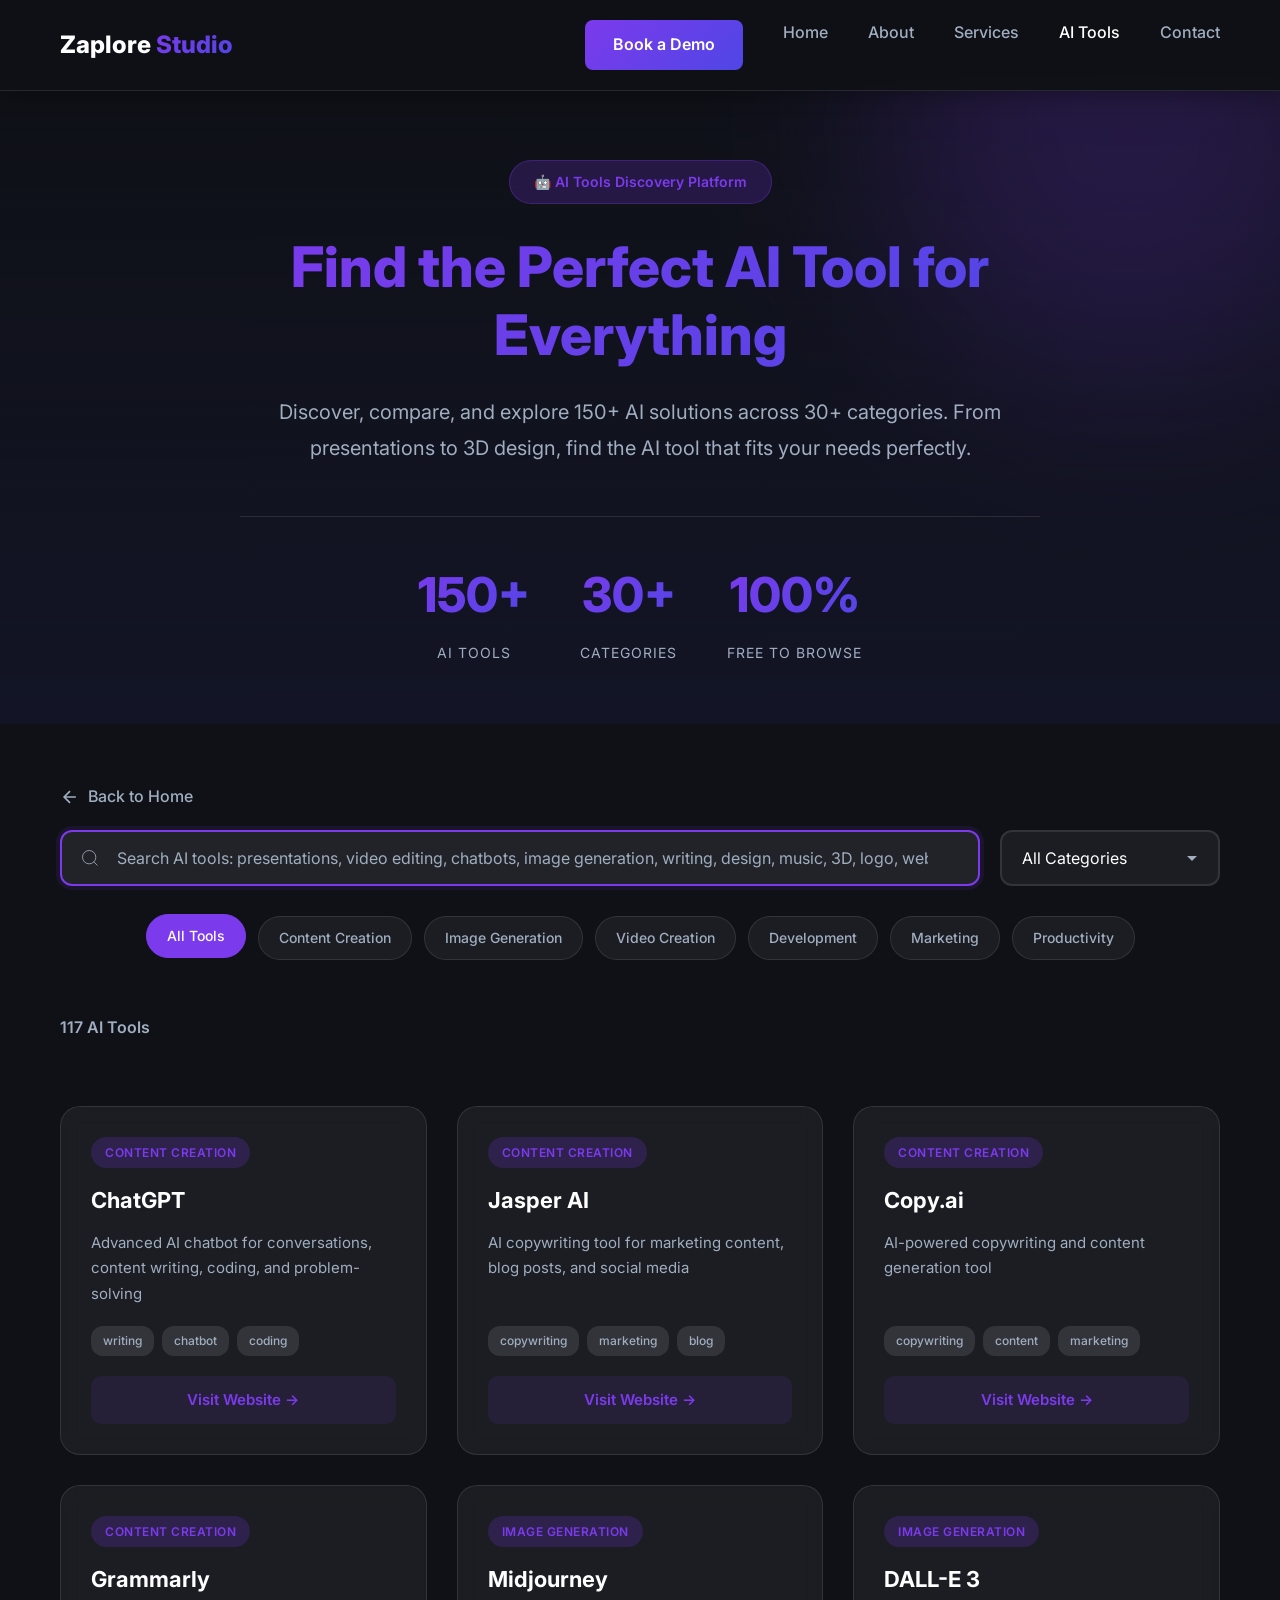
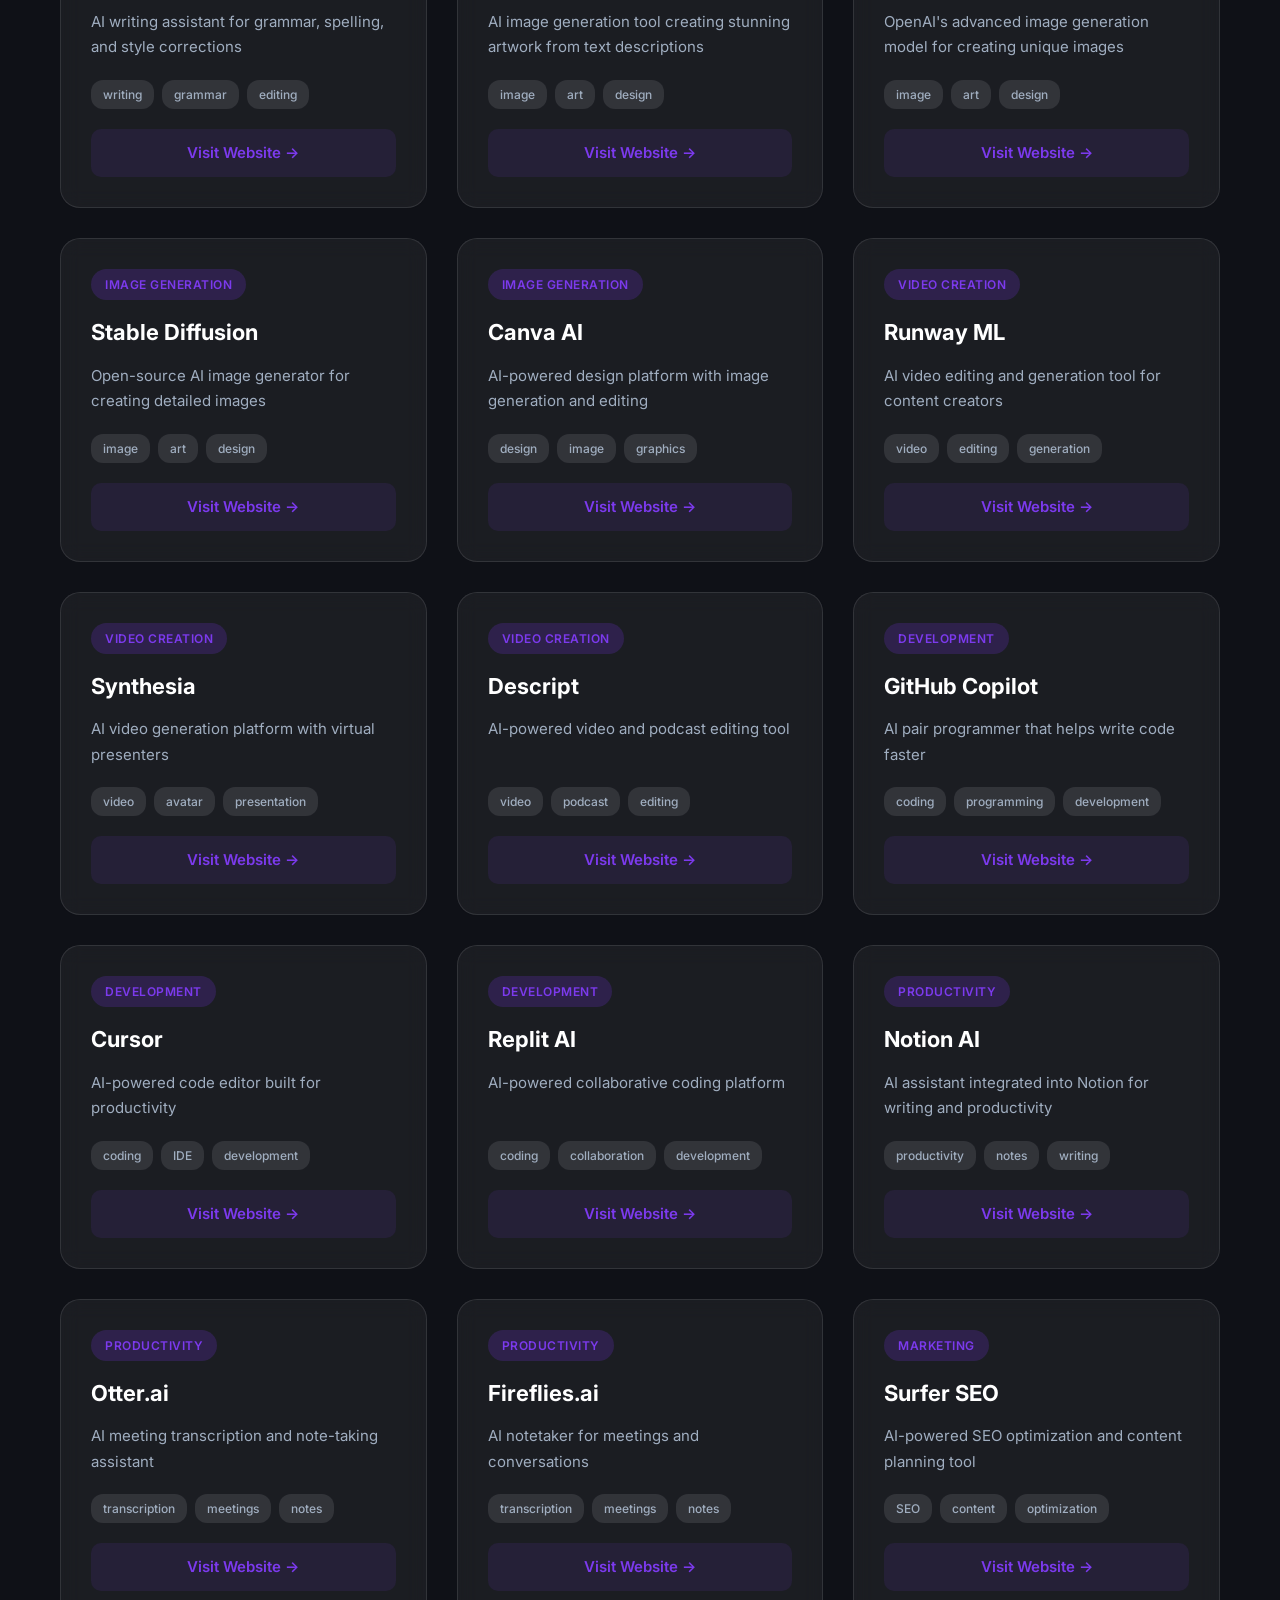
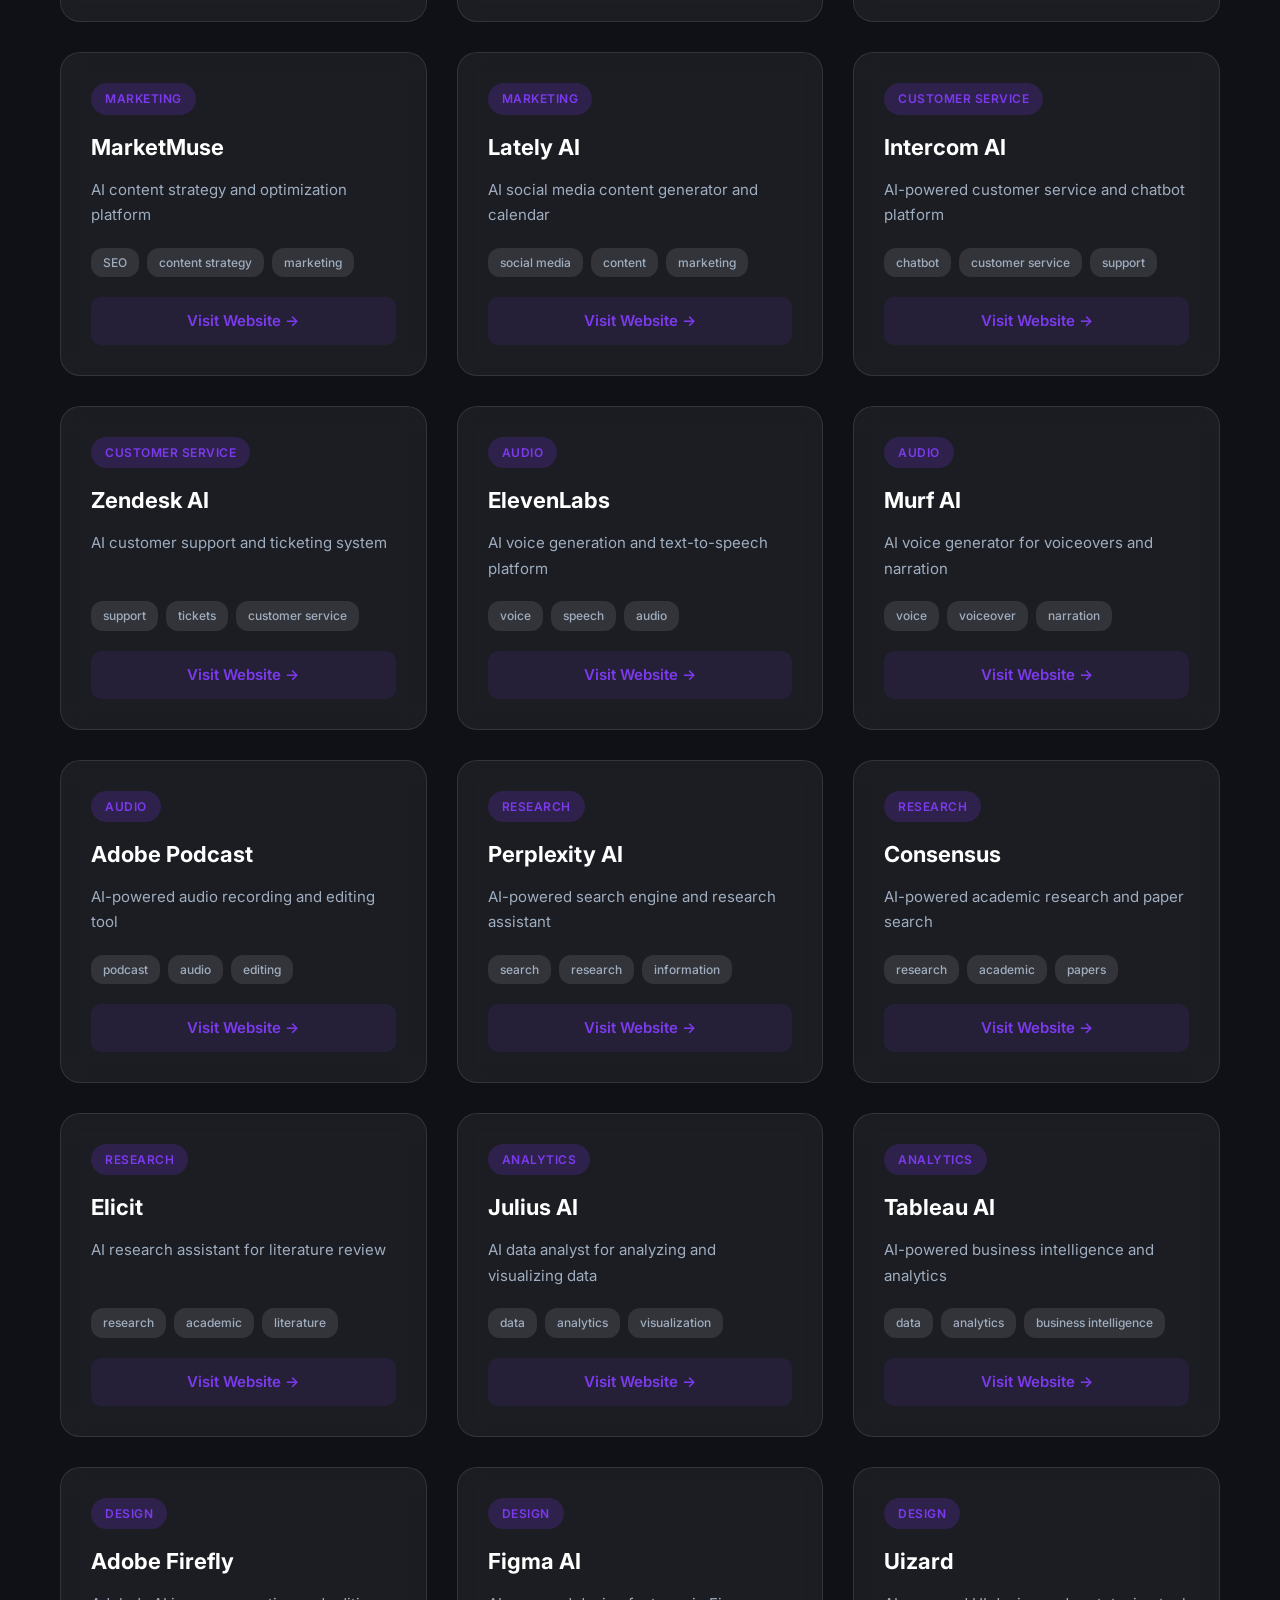
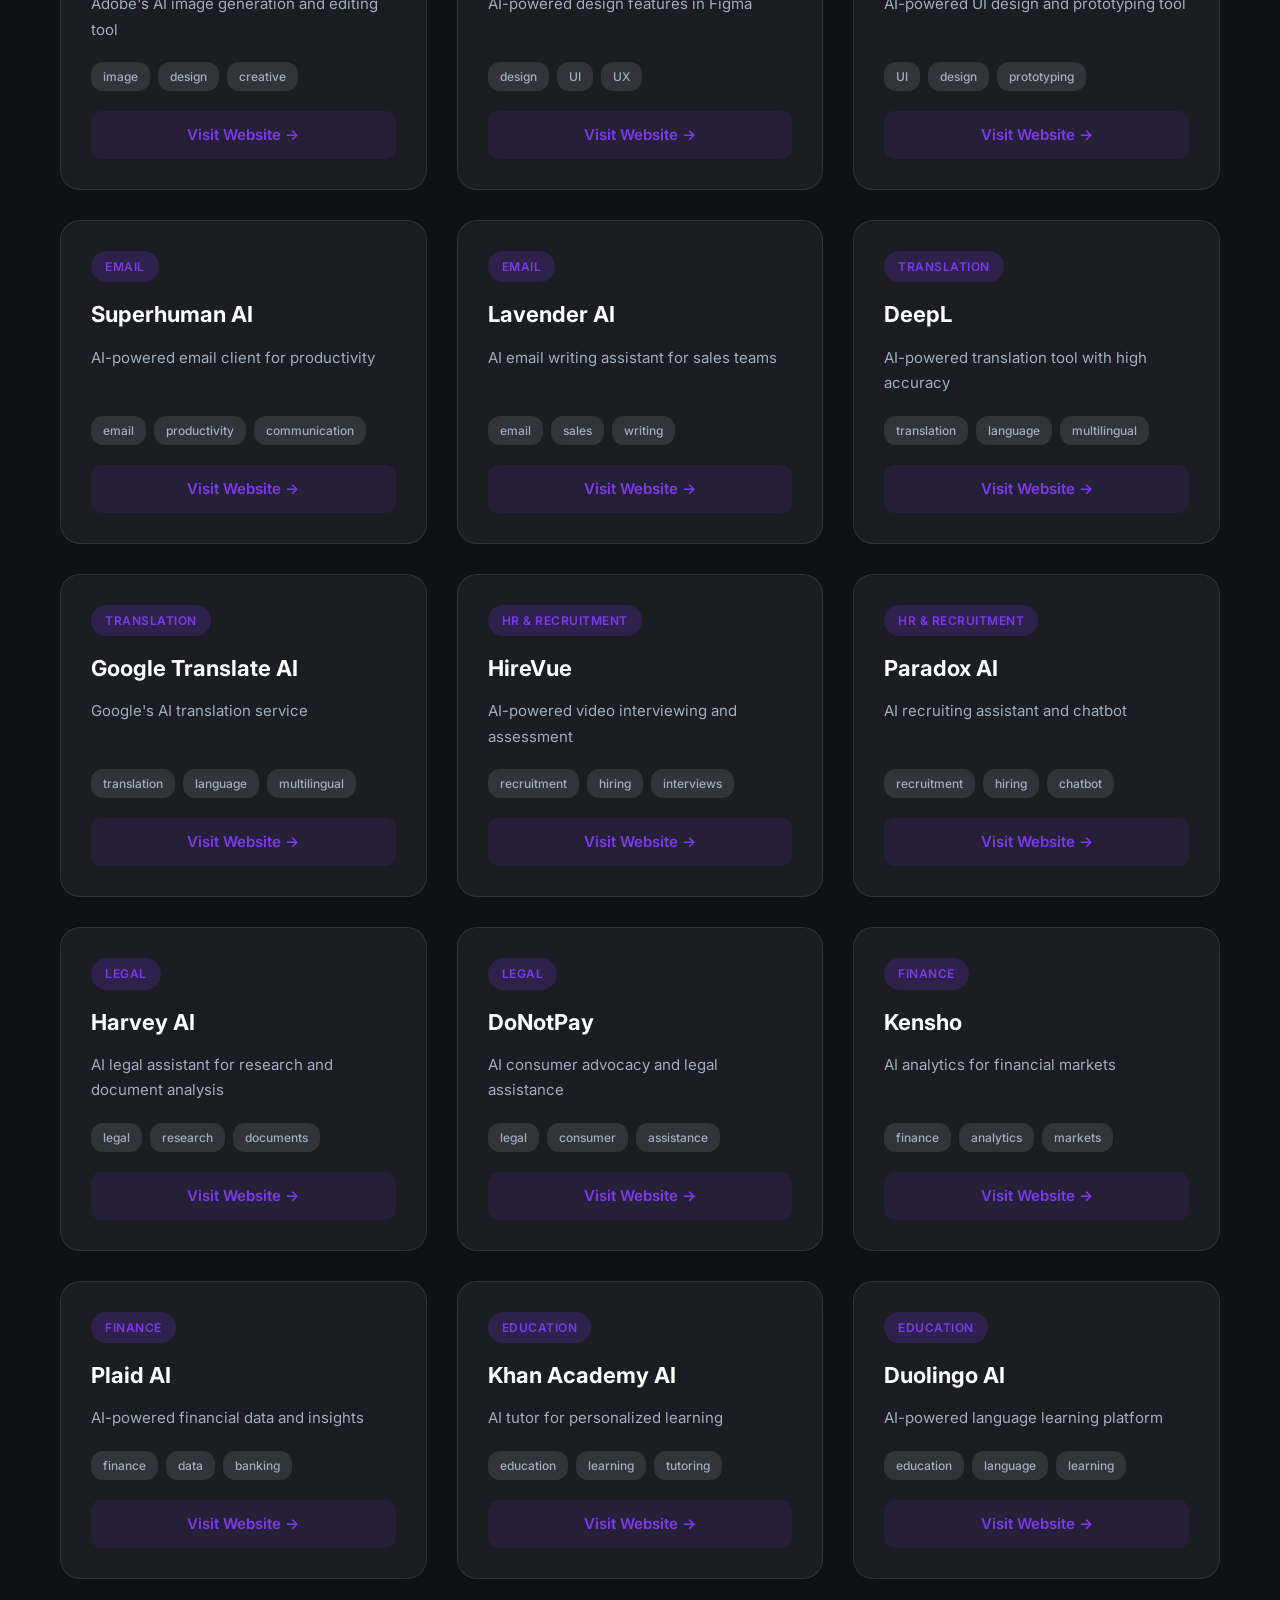
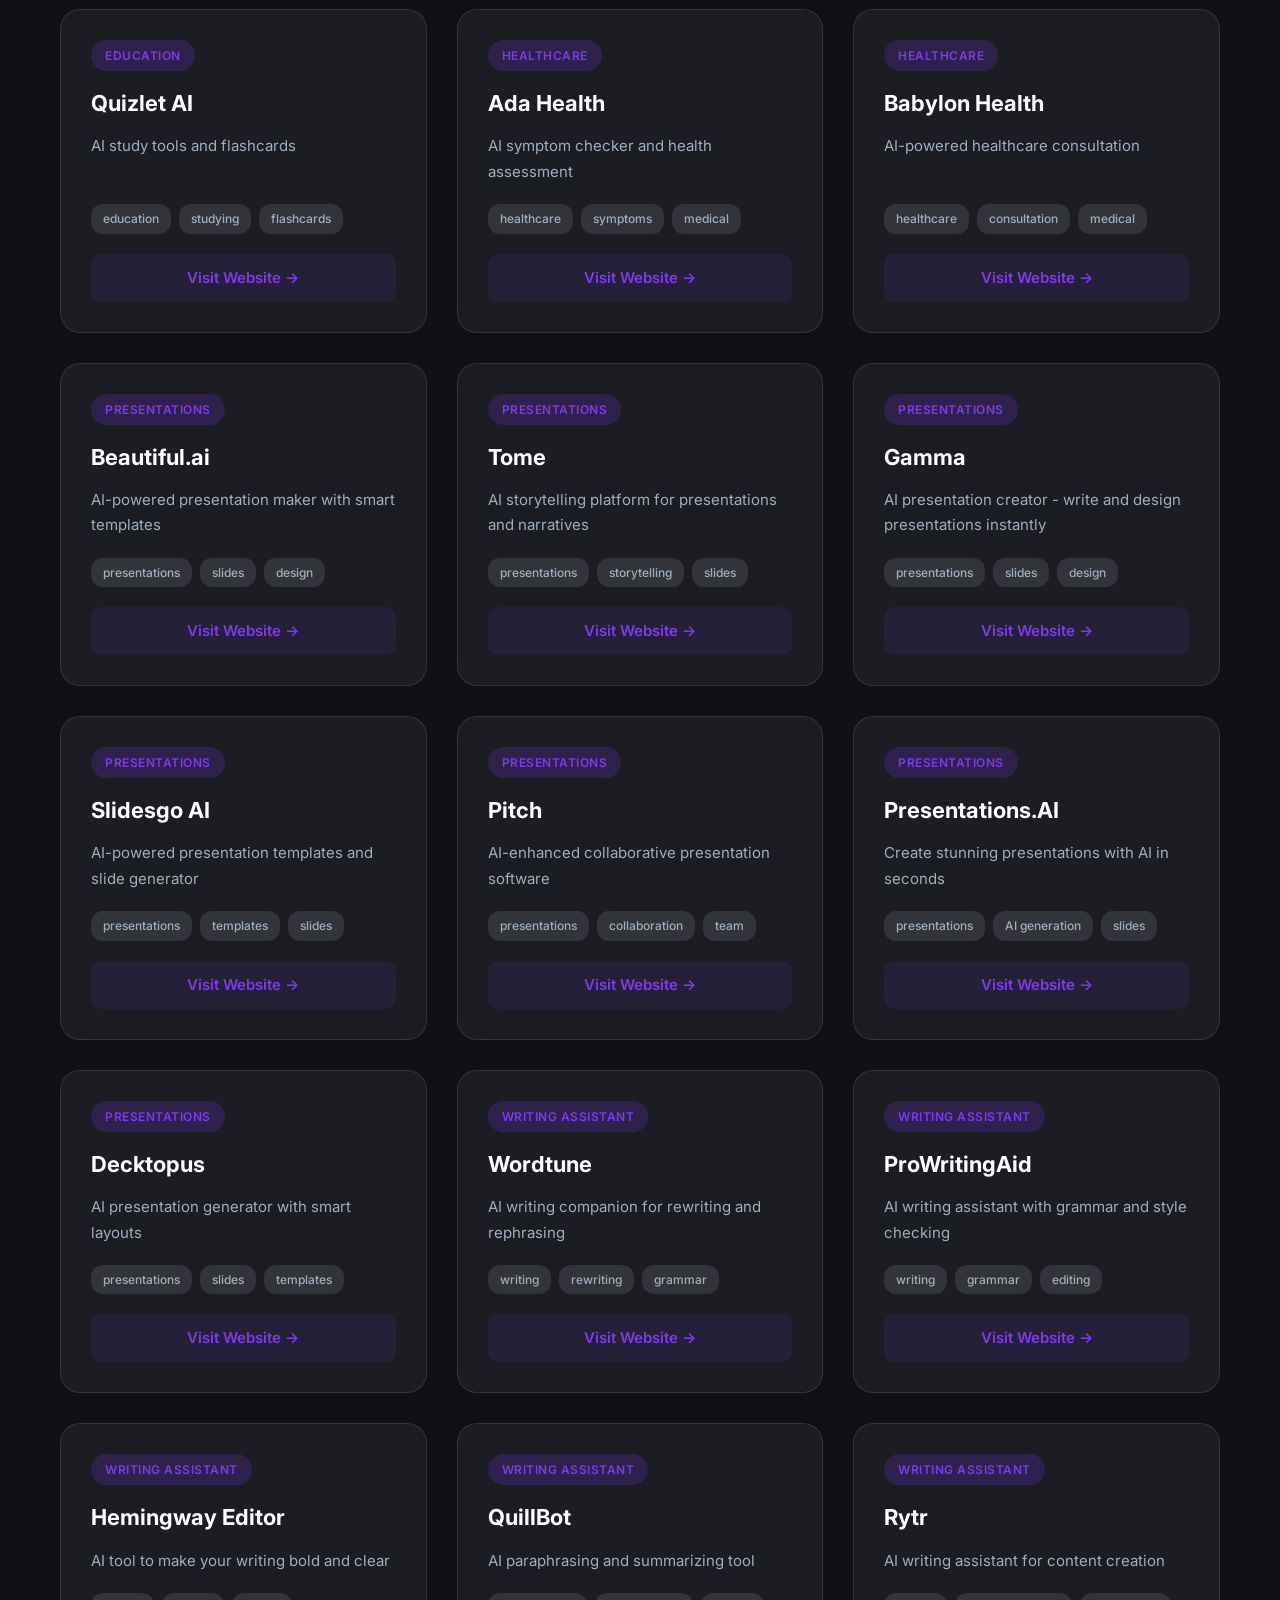
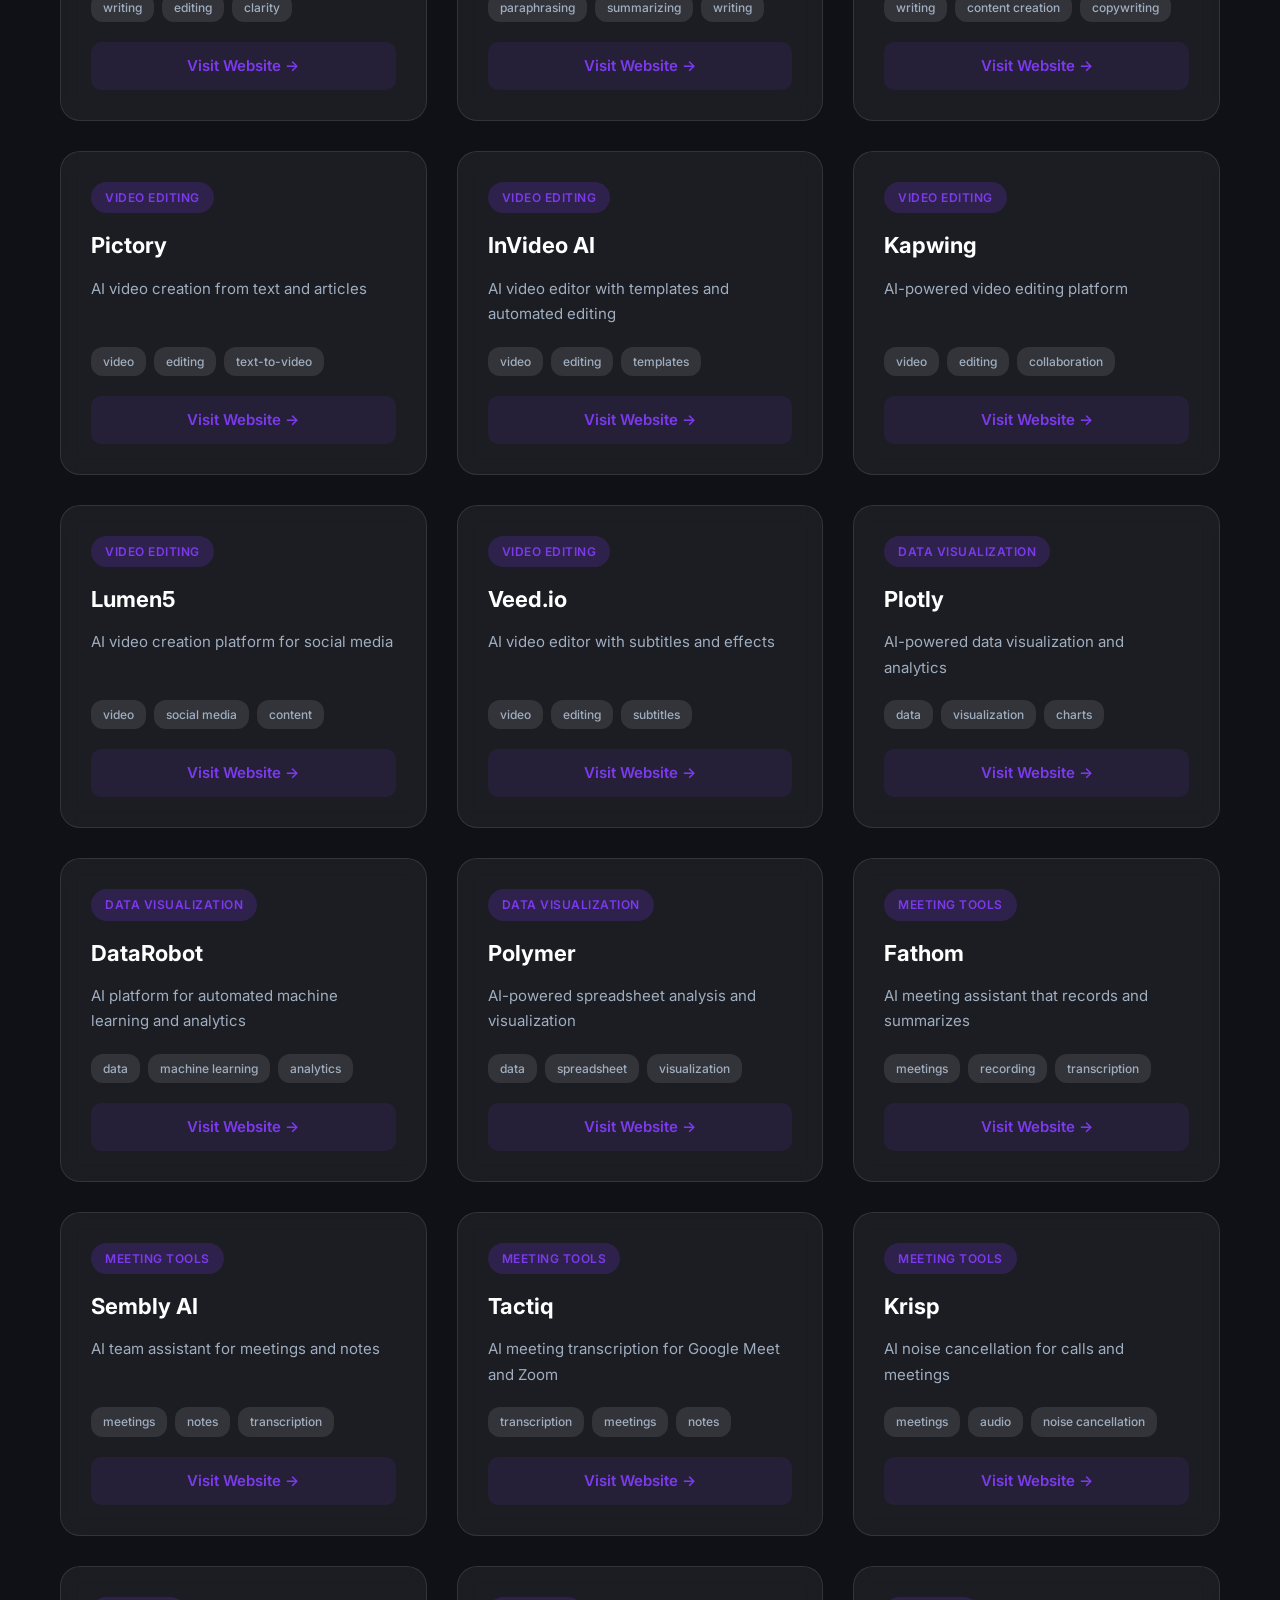
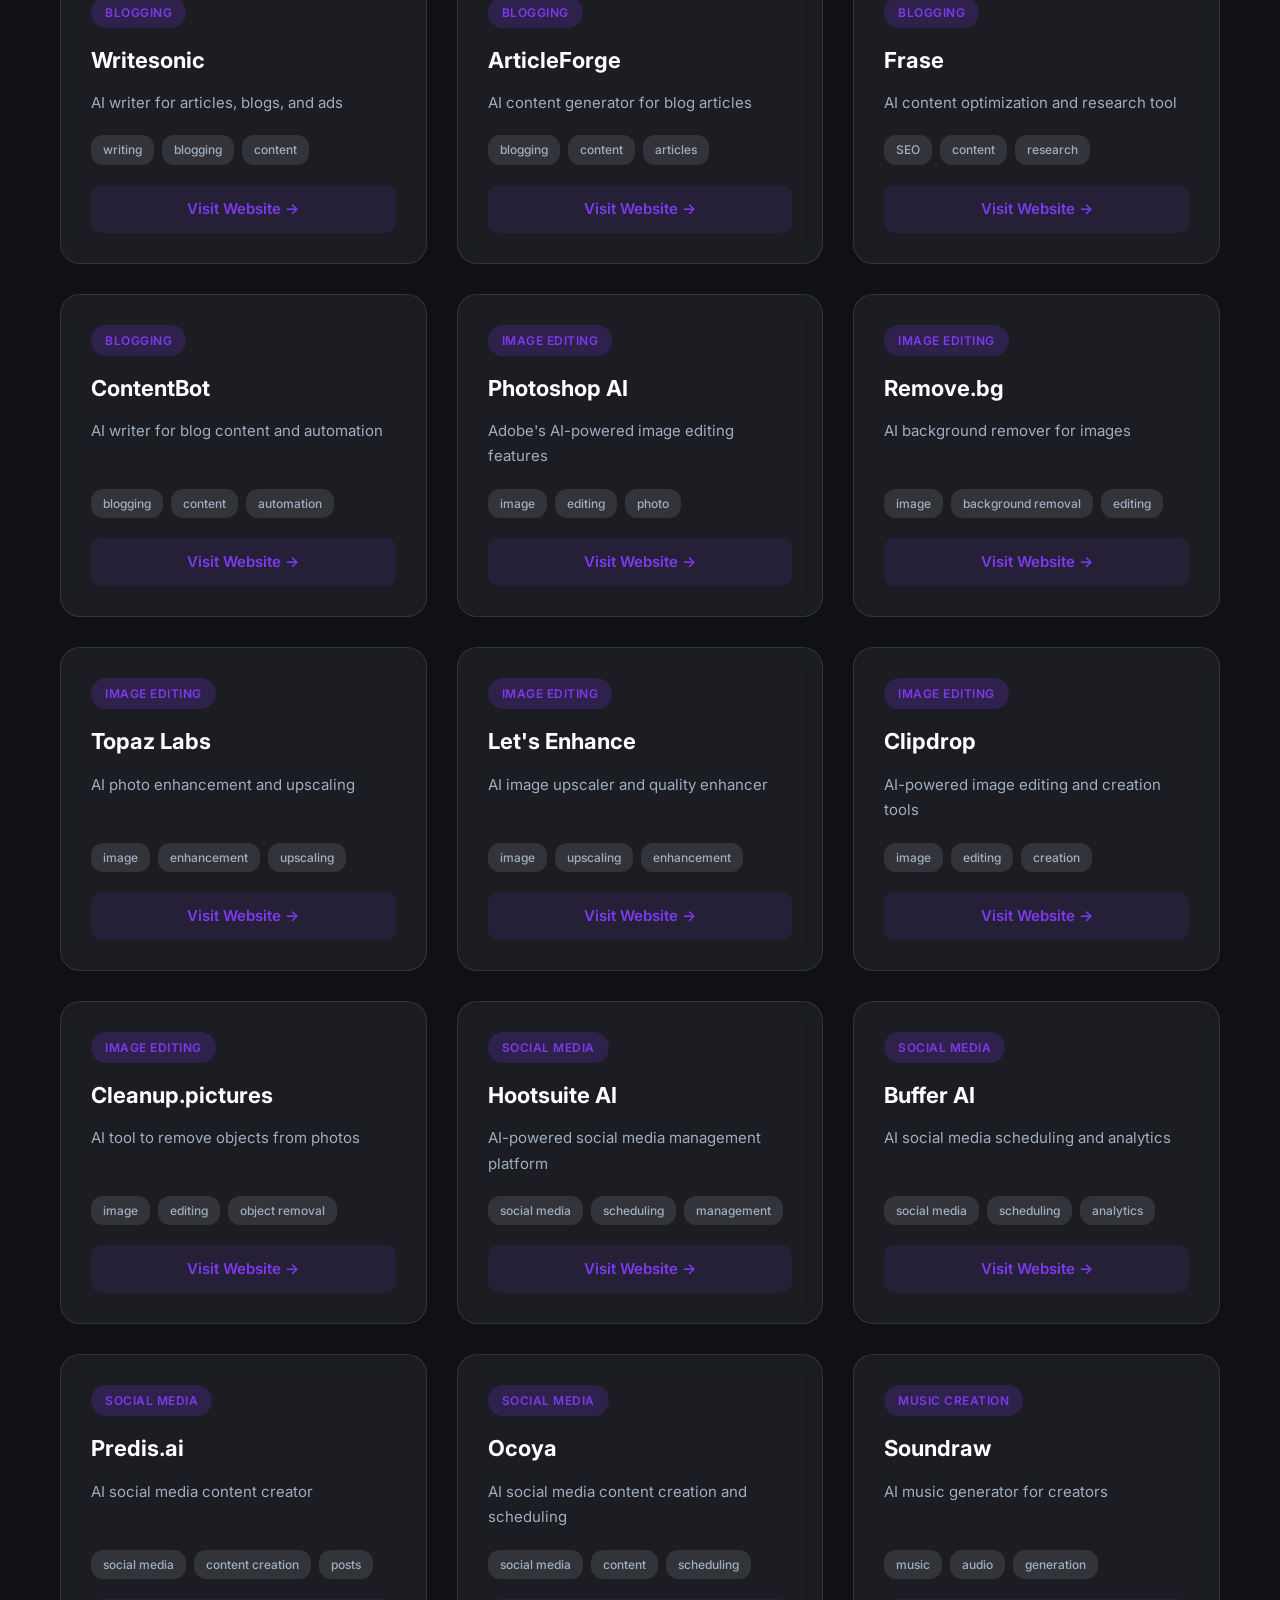
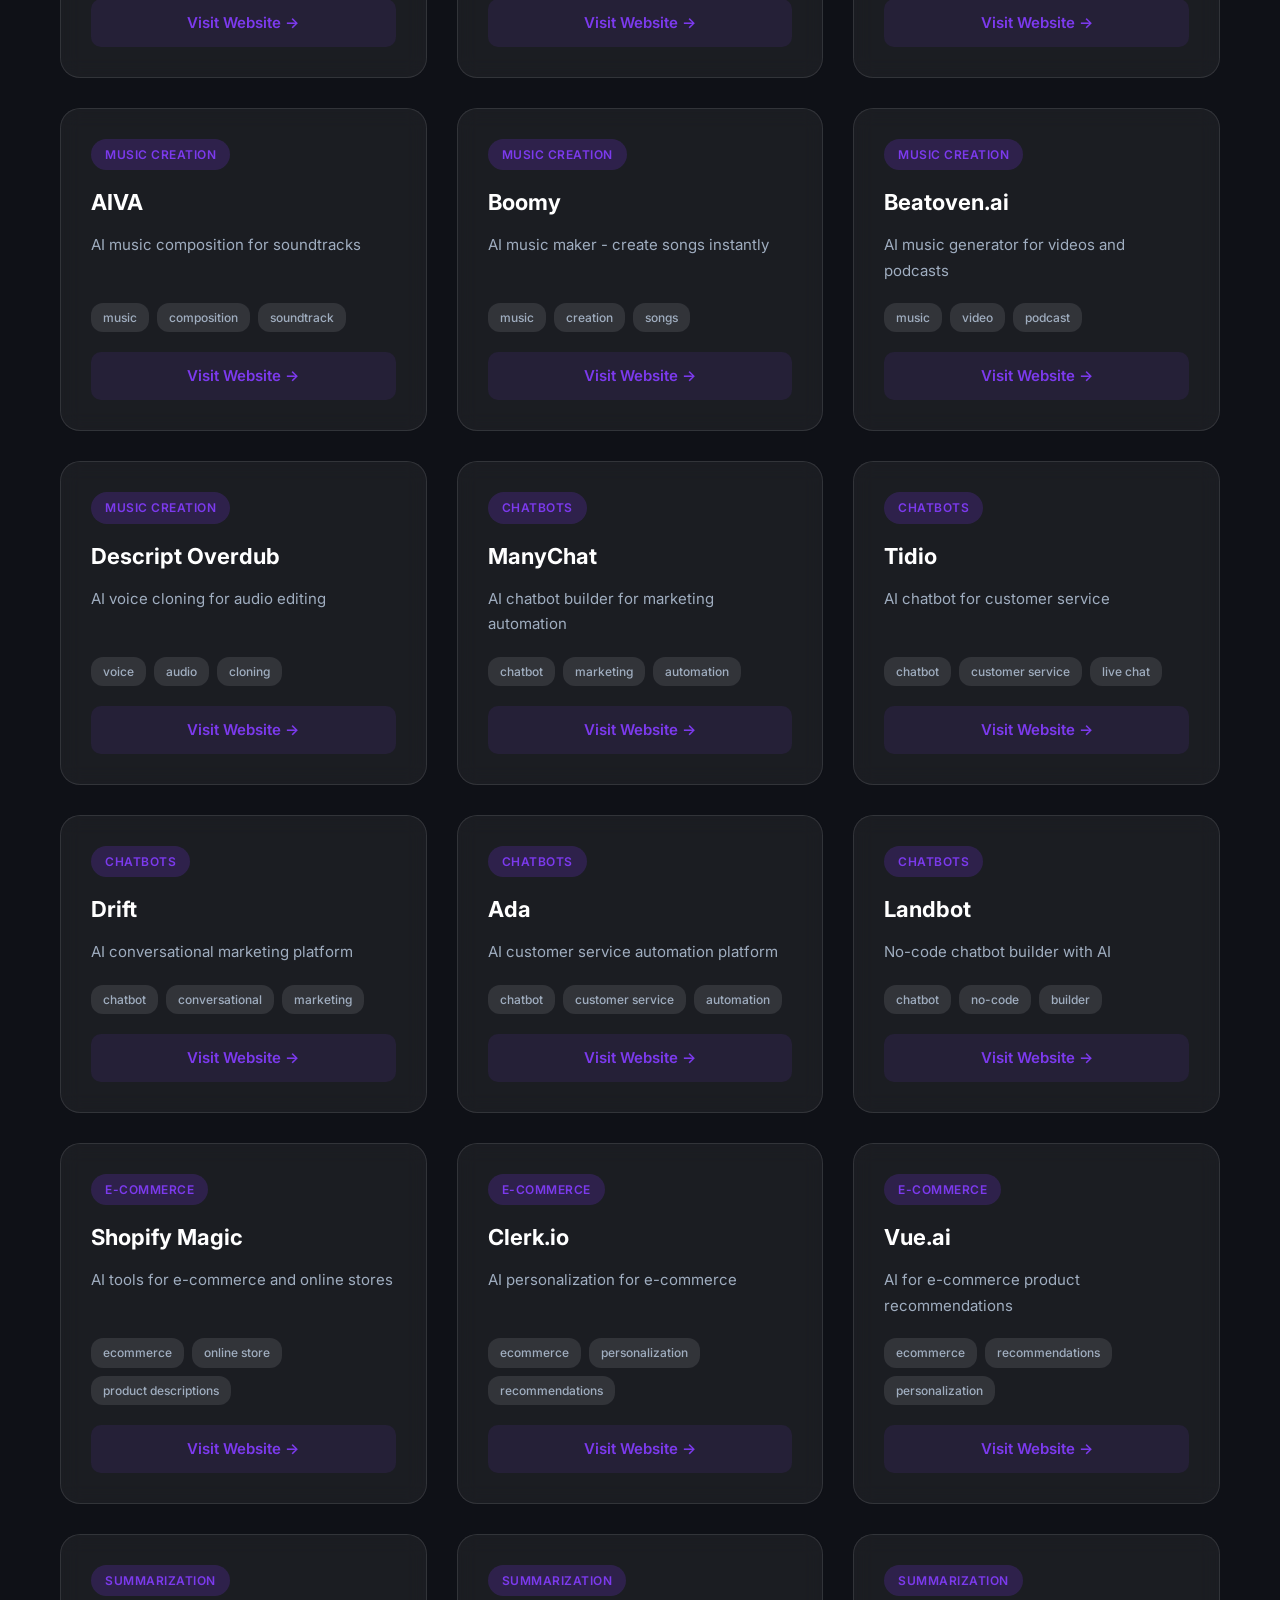
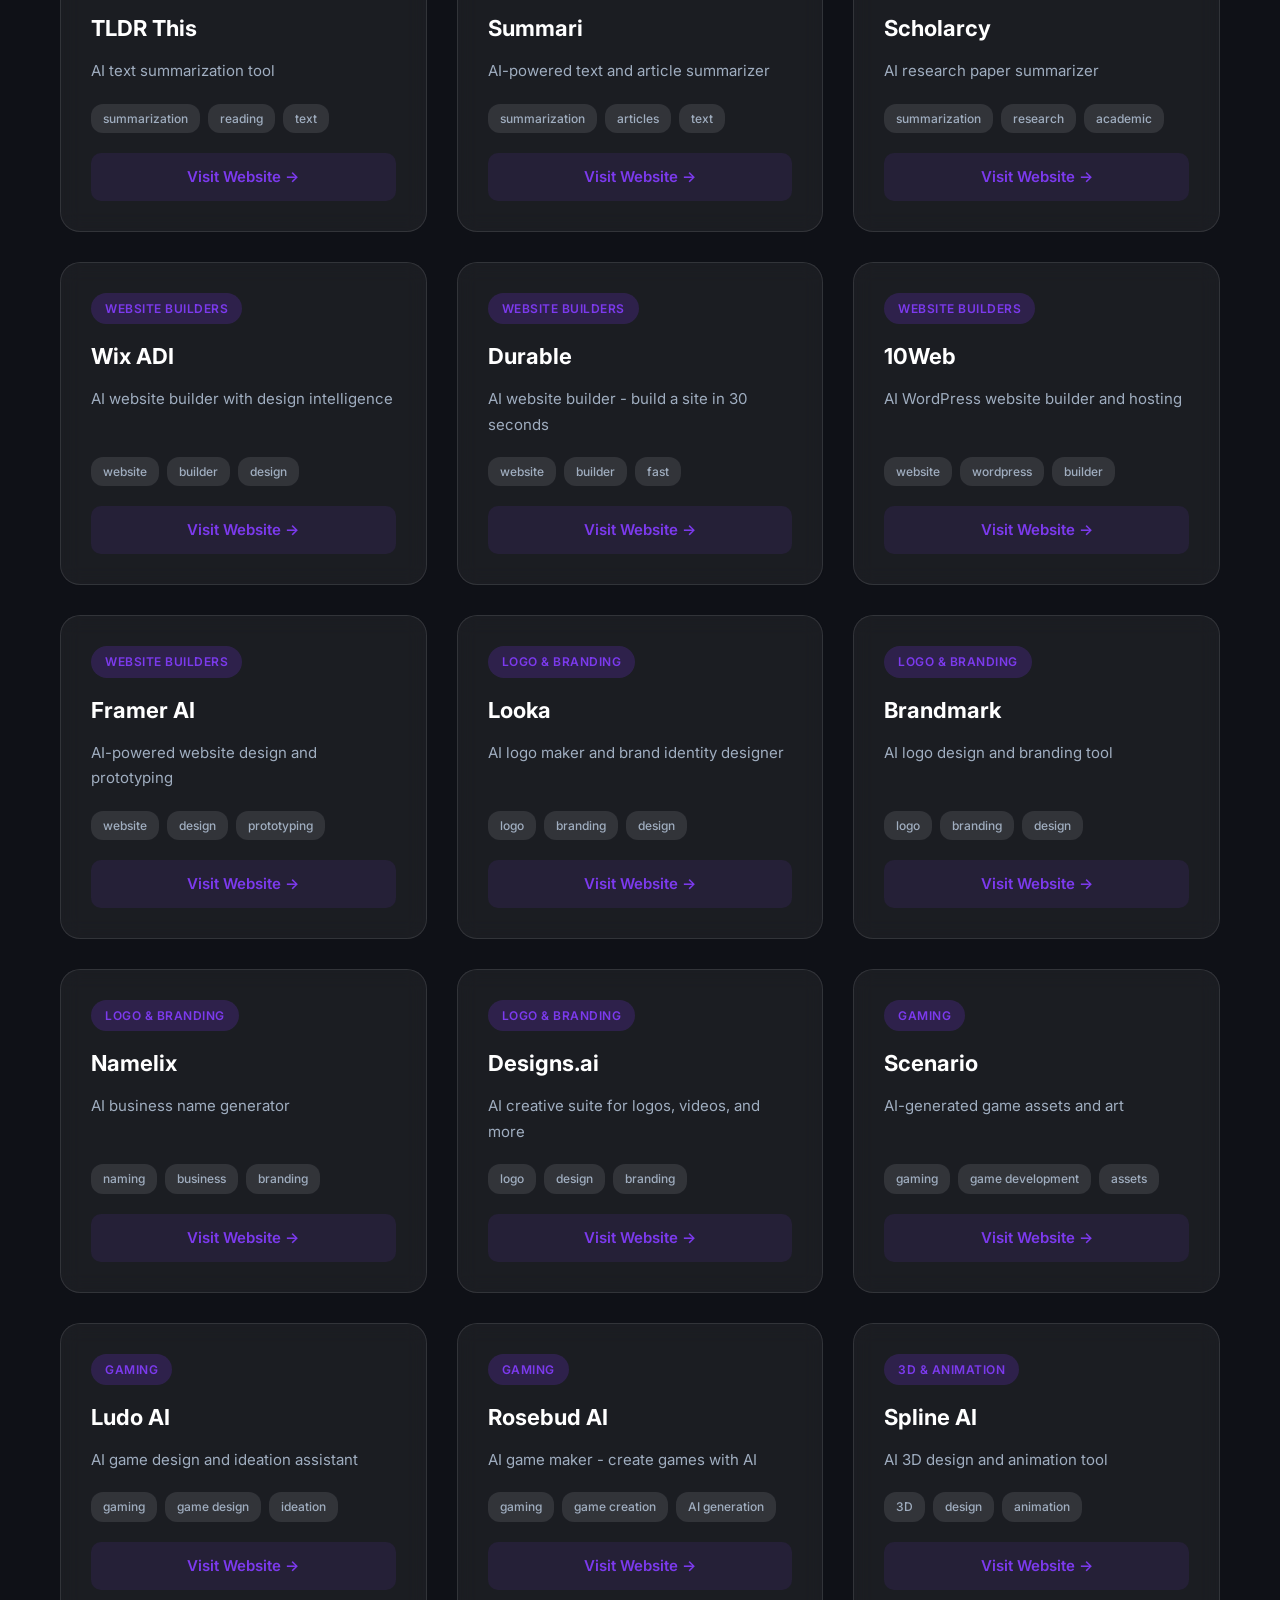
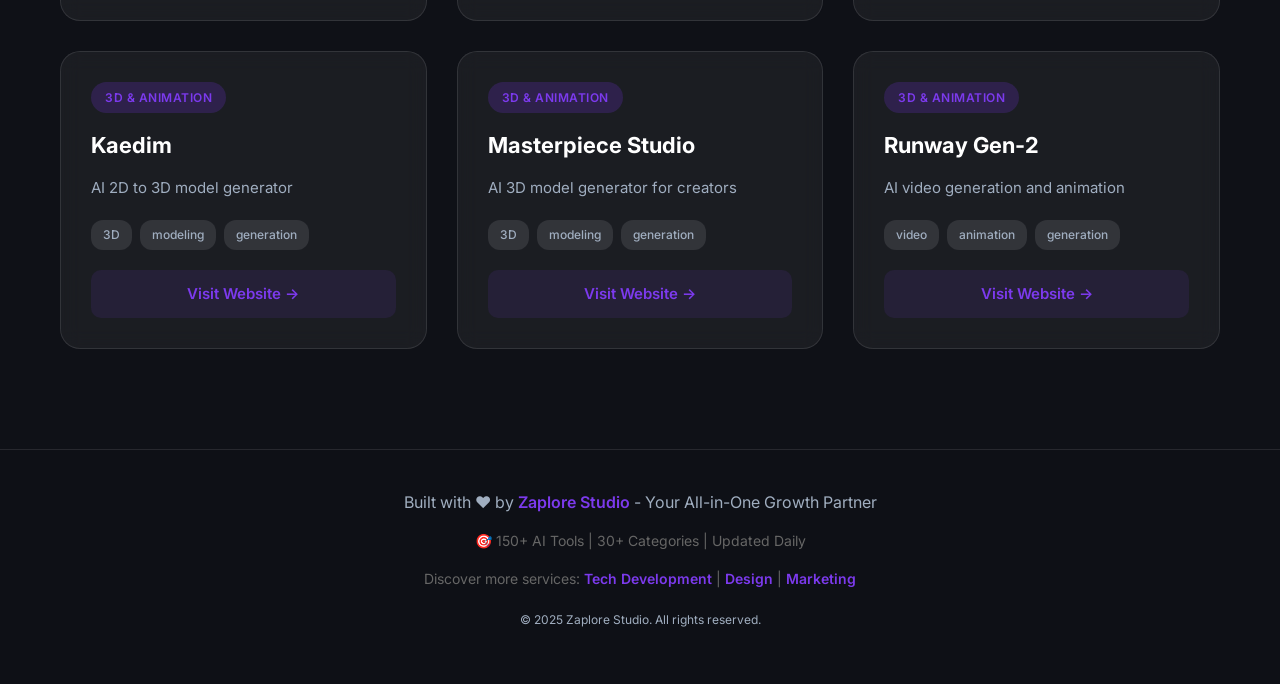
==== commit 3827c711: "Update search-all-ai-tools.html" ====
--- a/search-all-ai-tools.html
+++ b/search-all-ai-tools.html
@@ -321,13 +321,14 @@
                     <span class="logo-studio">Studio</span>
                 </a>
                 <ul class="nav-links" id="navLinks">
+                    <a href="index.html#contact" class="btn-primary">Book a Demo</a>
                     <li><a href="index.html" class="nav-link">Home</a></li>
                     <li><a href="index.html#about" class="nav-link">About</a></li>
                     <li><a href="index.html#services" class="nav-link">Services</a></li>
                     <li><a href="ai-tools.html" class="nav-link active">AI Tools</a></li>
                     <li><a href="index.html#contact" class="nav-link">Contact</a></li>
                 </ul>
-                <a href="index.html#contact" class="btn-primary">Book a Demo</a>
+                
                 <button class="mobile-menu-btn" id="mobileMenuBtn">
                     <span></span>
                     <span></span>
